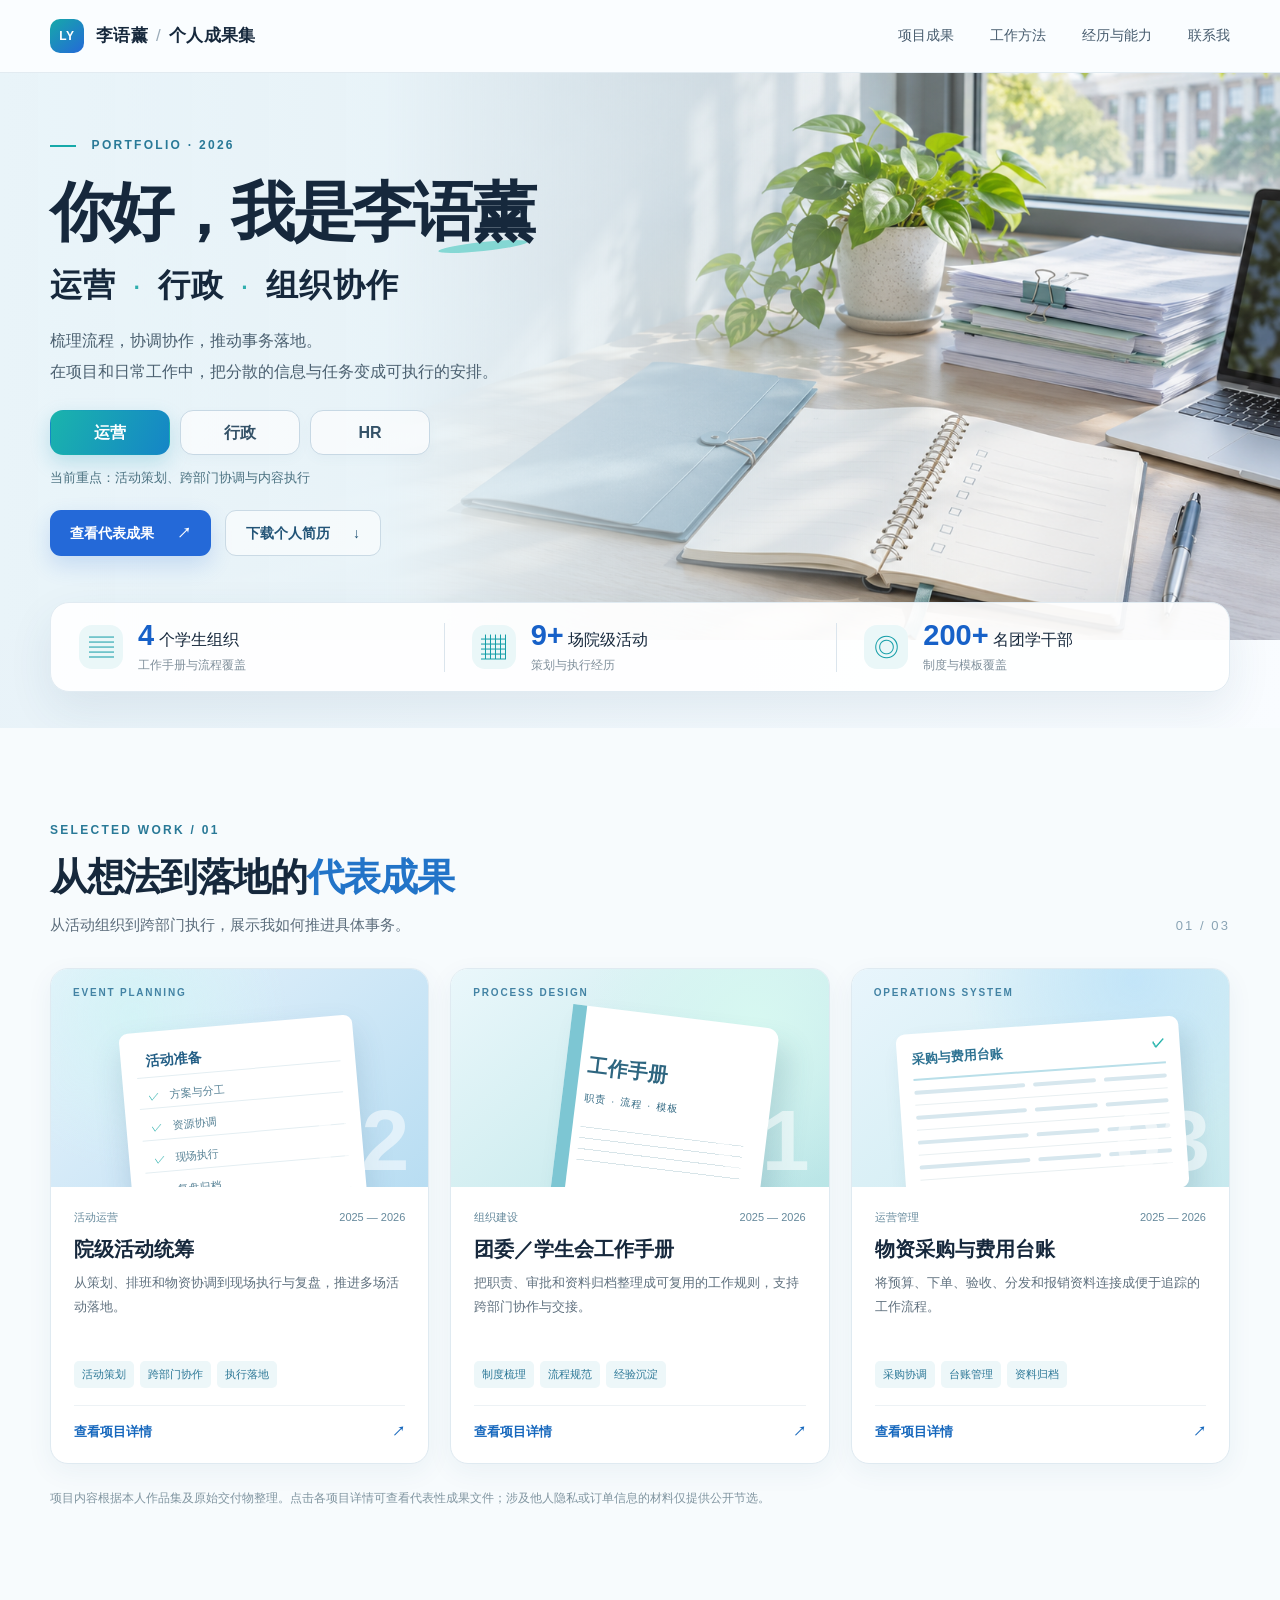
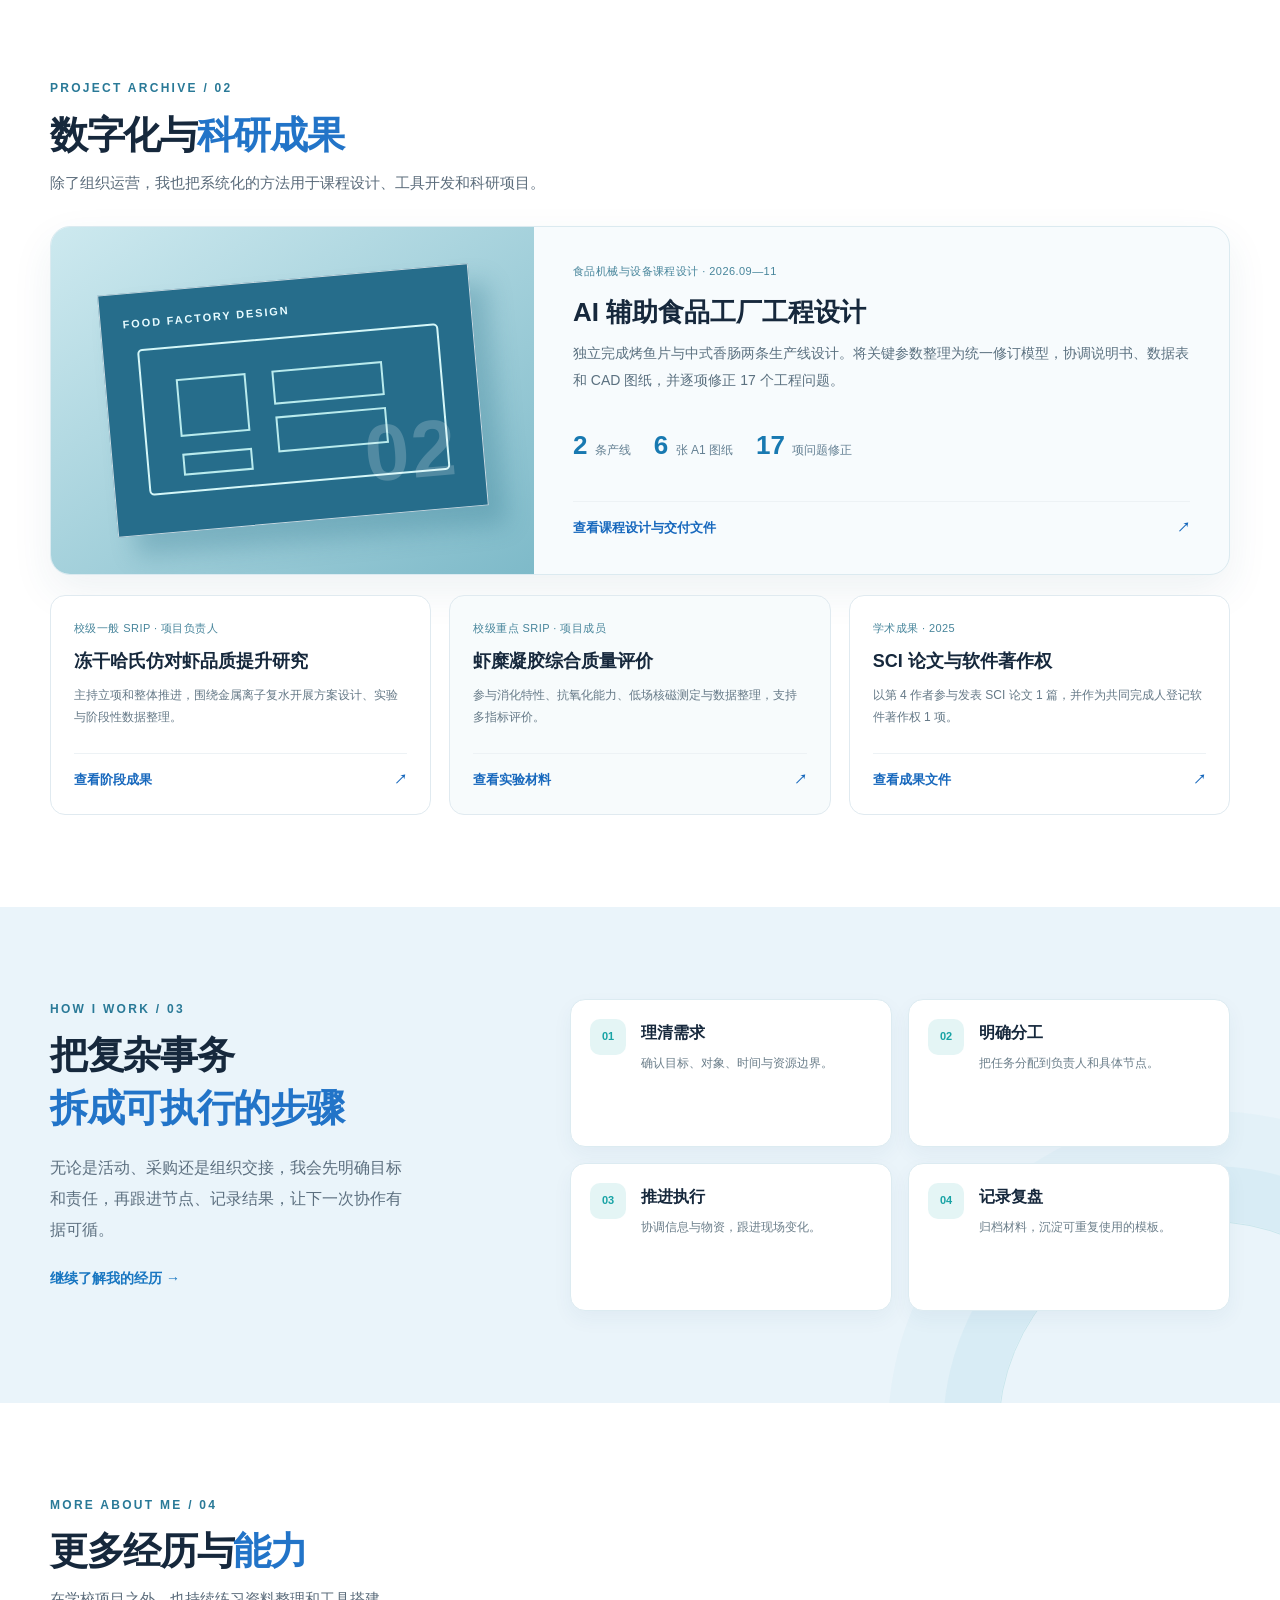
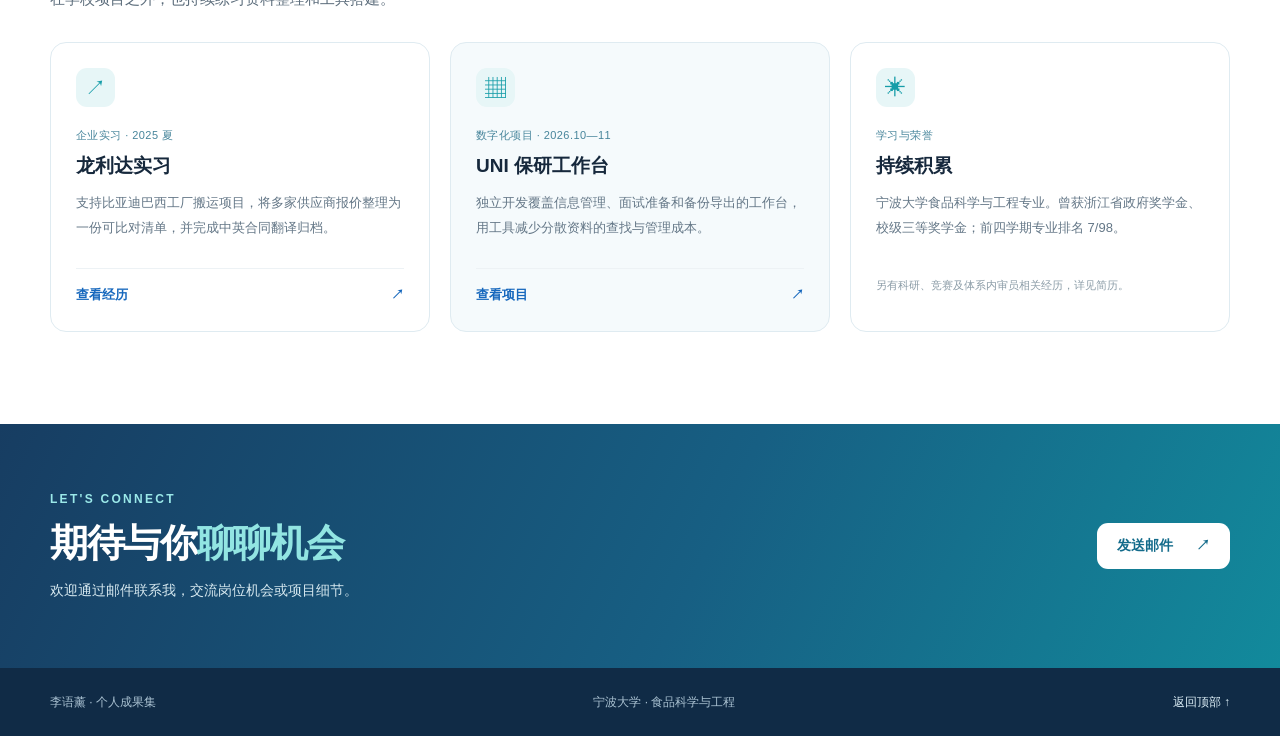
==== index.html @ 1ee79698 "Publish Li Yuxun portfolio site" ====
<!doctype html>
<html lang="zh-CN">
<head>
  <meta charset="utf-8">
  <meta name="viewport" content="width=device-width, initial-scale=1">
  <meta name="theme-color" content="#edf5f9">
  <meta name="description" content="李语薰的个人成果集，展示运营、行政与组织协作方向的项目成果、实习经历和工作方法。">
  <title>李语薰｜个人成果集</title>
  <link rel="stylesheet" href="styles.css">
  <script src="script.js" defer></script>
</head>
<body>
  <a class="skip-link" href="#main">跳到主要内容</a>
  <header class="site-header">
    <div class="shell header-inner">
      <a class="brand" href="#top" aria-label="李语薰个人成果集，返回顶部"><span class="brand-mark">LY</span><span>李语薰<span class="brand-divider">/</span>个人成果集</span></a>
      <nav class="main-nav" aria-label="主导航">
        <a href="#projects">项目成果</a><a href="#method">工作方法</a><a href="#experience">经历与能力</a><a href="#contact">联系我</a>
      </nav>
      <button class="menu-button" type="button" aria-label="打开导航菜单" aria-expanded="false" aria-controls="mobile-nav"><span></span><span></span><span></span></button>
    </div>
    <nav class="mobile-nav" id="mobile-nav" aria-label="移动端导航" hidden><a href="#projects">项目成果</a><a href="#method">工作方法</a><a href="#experience">经历与能力</a><a href="#contact">联系我</a></nav>
  </header>

  <main id="main">
    <section class="hero" id="top" aria-labelledby="hero-title">
      <div class="hero-image" role="img" aria-label="阳光下的工作台、笔记本与文件"></div>
      <div class="shell hero-inner">
        <div class="hero-copy">
          <p class="eyebrow"><span class="eyebrow-line"></span> PORTFOLIO · 2026</p>
          <h1 id="hero-title">你好，我是<span>李语薰</span><i class="title-accent" aria-hidden="true"></i></h1>
          <p class="hero-role">运营 <b>·</b> 行政 <b>·</b> 组织协作</p>
          <p class="hero-intro">梳理流程，协调协作，推动事务落地。<br>在项目和日常工作中，把分散的信息与任务变成可执行的安排。</p>
          <div class="role-picker" role="group" aria-label="选择投递方向">
            <button type="button" class="role-button active" data-role="ops" aria-pressed="true">运营</button>
            <button type="button" class="role-button" data-role="admin" aria-pressed="false">行政</button>
            <button type="button" class="role-button" data-role="hr" aria-pressed="false">HR</button>
          </div>
          <p class="role-note" id="role-note" aria-live="polite">当前重点：活动策划、跨部门协调与内容执行</p>
          <div class="hero-actions"><a class="button primary" href="#projects">查看代表成果 <span aria-hidden="true">↗</span></a><a class="button text-button" id="resume-link" href="assets/li-yuxun-resume.pdf" download="李语薰-宁波大学-个人简历.pdf">下载个人简历 <span aria-hidden="true">↓</span></a></div>
        </div>
      </div>
      <div class="shell metrics" aria-label="成果概览"><div><span class="metric-icon">▤</span><span><strong>4</strong> 个学生组织<small>工作手册与流程覆盖</small></span></div><div><span class="metric-icon">▦</span><span><strong>9+</strong> 场院级活动<small>策划与执行经历</small></span></div><div><span class="metric-icon">◎</span><span><strong>200+</strong> 名团学干部<small>制度与模板覆盖</small></span></div></div>
    </section>

    <section class="section projects-section" id="projects" aria-labelledby="projects-title">
      <div class="shell">
        <div class="section-head"><div><p class="section-kicker">SELECTED WORK / 01</p><h2 id="projects-title">从想法到落地的<span>代表成果</span></h2><p class="section-subtitle" id="project-intro">从活动组织到跨部门执行，展示我如何推进具体事务。</p></div><span class="section-deco" aria-hidden="true">01 / 03</span></div>
        <div class="project-grid" id="project-grid">
          <article class="project-card" data-project="events"><div class="card-art art-events"><div class="art-label">EVENT PLANNING</div><div class="schedule"><span>活动准备</span><span>方案与分工</span><span>资源协调</span><span>现场执行</span><span>复盘归档</span></div><span class="art-number">02</span></div><div class="card-body"><div class="card-meta"><span>活动运营</span><span>2025 — 2026</span></div><h3>院级活动统筹</h3><p>从策划、排班和物资协调到现场执行与复盘，推进多场活动落地。</p><div class="tags"><span>活动策划</span><span>跨部门协作</span><span>执行落地</span></div><button type="button" class="detail-button" data-open="events">查看项目详情 <span aria-hidden="true">↗</span></button></div></article>
          <article class="project-card" data-project="handbook"><div class="card-art art-handbook"><div class="art-label">PROCESS DESIGN</div><div class="book"><div class="book-rule"></div><span>工作手册</span><small>职责 · 流程 · 模板</small><div class="book-lines"></div></div><span class="art-number">01</span></div><div class="card-body"><div class="card-meta"><span>组织建设</span><span>2025 — 2026</span></div><h3>团委／学生会工作手册</h3><p>把职责、审批和资料归档整理成可复用的工作规则，支持跨部门协作与交接。</p><div class="tags"><span>制度梳理</span><span>流程规范</span><span>经验沉淀</span></div><button type="button" class="detail-button" data-open="handbook">查看项目详情 <span aria-hidden="true">↗</span></button></div></article>
          <article class="project-card" data-project="procurement"><div class="card-art art-procurement"><div class="art-label">OPERATIONS SYSTEM</div><div class="ledger"><div class="ledger-title">采购与费用台账 <span>✓</span></div><div class="ledger-row"><i></i><i></i><i></i></div><div class="ledger-row"><i></i><i></i><i></i></div><div class="ledger-row"><i></i><i></i><i></i></div><div class="ledger-row"><i></i><i></i><i></i></div></div><span class="art-number">03</span></div><div class="card-body"><div class="card-meta"><span>运营管理</span><span>2025 — 2026</span></div><h3>物资采购与费用台账</h3><p>将预算、下单、验收、分发和报销资料连接成便于追踪的工作流程。</p><div class="tags"><span>采购协调</span><span>台账管理</span><span>资料归档</span></div><button type="button" class="detail-button" data-open="procurement">查看项目详情 <span aria-hidden="true">↗</span></button></div></article>
        </div>
        <p class="evidence-note">项目内容根据本人作品集及原始交付物整理。点击各项目详情可查看代表性成果文件；涉及他人隐私或订单信息的材料仅提供公开节选。</p>
      </div>
    </section>

    <section class="section expanded-section" id="expanded" aria-labelledby="expanded-title"><div class="shell"><div class="section-head"><div><p class="section-kicker">PROJECT ARCHIVE / 02</p><h2 id="expanded-title">数字化与<span>科研成果</span></h2><p class="section-subtitle">除了组织运营，我也把系统化的方法用于课程设计、工具开发和科研项目。</p></div></div>
      <article class="engineering-feature"><div class="engineering-visual" aria-hidden="true"><div class="blueprint"><span>FOOD FACTORY DESIGN</span><i></i><i></i><i></i><i></i><b>02</b></div></div><div class="engineering-copy"><p class="experience-type">食品机械与设备课程设计 · 2026.09—11</p><h3>AI 辅助食品工厂工程设计</h3><p>独立完成烤鱼片与中式香肠两条生产线设计。将关键参数整理为统一修订模型，协调说明书、数据表和 CAD 图纸，并逐项修正 17 个工程问题。</p><div class="feature-stats"><span><strong>2</strong> 条产线</span><span><strong>6</strong> 张 A1 图纸</span><span><strong>17</strong> 项问题修正</span></div><button type="button" class="detail-button" data-open="engineering">查看课程设计与交付文件 <span aria-hidden="true">↗</span></button></div></article>
      <div class="research-grid"><article class="research-card"><p class="experience-type">校级一般 SRIP · 项目负责人</p><h3>冻干哈氏仿对虾品质提升研究</h3><p>主持立项和整体推进，围绕金属离子复水开展方案设计、实验与阶段性数据整理。</p><button type="button" class="detail-button" data-open="shrimp">查看阶段成果 <span aria-hidden="true">↗</span></button></article><article class="research-card"><p class="experience-type">校级重点 SRIP · 项目成员</p><h3>虾糜凝胶综合质量评价</h3><p>参与消化特性、抗氧化能力、低场核磁测定与数据整理，支持多指标评价。</p><button type="button" class="detail-button" data-open="gel">查看实验材料 <span aria-hidden="true">↗</span></button></article><article class="research-card"><p class="experience-type">学术成果 · 2025</p><h3>SCI 论文与软件著作权</h3><p>以第 4 作者参与发表 SCI 论文 1 篇，并作为共同完成人登记软件著作权 1 项。</p><button type="button" class="detail-button" data-open="academic">查看成果文件 <span aria-hidden="true">↗</span></button></article></div>
    </div></section>

    <section class="section method-section" id="method" aria-labelledby="method-title"><div class="shell method-layout"><div class="method-copy"><p class="section-kicker">HOW I WORK / 03</p><h2 id="method-title">把复杂事务<br><span>拆成可执行的步骤</span></h2><p>无论是活动、采购还是组织交接，我会先明确目标和责任，再跟进节点、记录结果，让下一次协作有据可循。</p><a class="inline-link" href="#experience">继续了解我的经历 <span aria-hidden="true">→</span></a></div><ol class="method-steps"><li><span class="step-num">01</span><div><h3>理清需求</h3><p>确认目标、对象、时间与资源边界。</p></div></li><li><span class="step-num">02</span><div><h3>明确分工</h3><p>把任务分配到负责人和具体节点。</p></div></li><li><span class="step-num">03</span><div><h3>推进执行</h3><p>协调信息与物资，跟进现场变化。</p></div></li><li><span class="step-num">04</span><div><h3>记录复盘</h3><p>归档材料，沉淀可重复使用的模板。</p></div></li></ol></div></section>

    <section class="section experience-section" id="experience" aria-labelledby="experience-title"><div class="shell"><div class="section-head"><div><p class="section-kicker">MORE ABOUT ME / 04</p><h2 id="experience-title">更多经历与<span>能力</span></h2><p class="section-subtitle">在学校项目之外，也持续练习资料整理和工具搭建。</p></div></div><div class="experience-grid"><article class="experience-card"><span class="experience-icon">↗</span><p class="experience-type">企业实习 · 2025 夏</p><h3>龙利达实习</h3><p>支持比亚迪巴西工厂搬运项目，将多家供应商报价整理为一份可比对清单，并完成中英合同翻译归档。</p><button type="button" class="detail-button" data-open="internship">查看经历 <span aria-hidden="true">↗</span></button></article><article class="experience-card"><span class="experience-icon">▦</span><p class="experience-type">数字化项目 · 2026.10—11</p><h3>UNI 保研工作台</h3><p>独立开发覆盖信息管理、面试准备和备份导出的工作台，用工具减少分散资料的查找与管理成本。</p><button type="button" class="detail-button" data-open="uni">查看项目 <span aria-hidden="true">↗</span></button></article><article class="experience-card credentials"><span class="experience-icon">✳</span><p class="experience-type">学习与荣誉</p><h3>持续积累</h3><p>宁波大学食品科学与工程专业。曾获浙江省政府奖学金、校级三等奖学金；前四学期专业排名 7/98。</p><p class="credential-foot">另有科研、竞赛及体系内审员相关经历，详见简历。</p></article></div></div></section>

    <section class="contact-section" id="contact" aria-labelledby="contact-title"><div class="shell contact-inner"><div><p class="section-kicker">LET'S CONNECT</p><h2 id="contact-title">期待与你<span>聊聊机会</span></h2><p>欢迎通过邮件联系我，交流岗位机会或项目细节。</p></div><a class="button contact-button" href="mailto:19560507382@163.com?subject=%E6%9D%8E%E8%AF%AD%E8%96%B0%20%E5%B2%97%E4%BD%8D%E6%B2%9F%E9%80%9A">发送邮件 <span aria-hidden="true">↗</span></a></div></section>
  </main>

  <footer class="site-footer"><div class="shell footer-inner"><span>李语薰 · 个人成果集</span><span>宁波大学 · 食品科学与工程</span><a href="#top">返回顶部 ↑</a></div></footer>

  <dialog id="project-dialog" class="project-dialog" aria-labelledby="dialog-title"><div class="dialog-top"><span id="dialog-category"></span><button id="dialog-close" type="button" aria-label="关闭详情">×</button></div><div class="dialog-content"><h2 id="dialog-title"></h2><p id="dialog-lead" class="dialog-lead"></p><section class="evidence-section"><h3>成果文件</h3><div id="dialog-files" class="file-list"></div></section><div class="dialog-columns"><section><h3>背景与任务</h3><p id="dialog-context"></p></section><section><h3>我承担的工作</h3><ul id="dialog-actions"></ul></section><section><h3>结果与佐证</h3><p id="dialog-result"></p></section></div><p class="dialog-caveat" id="dialog-caveat"></p></div></dialog>
</body>
</html>
---- styles.css ----
:root{--ink:#16283c;--muted:#5b6c7b;--blue:#2469d8;--teal:#16a9a9;--line:#dce8ef;--surface:#fff;--pale:#f0f7fb;--shadow:0 17px 45px rgba(38,80,113,.09)}
*{box-sizing:border-box}html{scroll-behavior:smooth}body{margin:0;background:#f7fbfd;color:var(--ink);font:16px/1.7 'Noto Sans SC','Microsoft YaHei',sans-serif}button,a{font:inherit}button{cursor:pointer}a{color:inherit;text-decoration:none}img{max-width:100%}::selection{background:#bce9e6;color:#122536}.shell{width:min(1180px,calc(100% - 48px));margin-inline:auto}.skip-link{position:absolute;top:-60px;left:16px;z-index:20;background:#fff;padding:8px 14px}.skip-link:focus{top:8px}:focus-visible{outline:3px solid #f3ad58;outline-offset:3px}
.site-header{position:relative;z-index:10;background:rgba(250,253,255,.92);border-bottom:1px solid #e2ebf1;backdrop-filter:blur(15px)}.header-inner{height:72px;display:flex;align-items:center;justify-content:space-between;gap:28px}.brand{display:inline-flex;align-items:center;gap:12px;white-space:nowrap;font-weight:700;font-size:17px;letter-spacing:.02em}.brand-mark{width:34px;height:34px;display:grid;place-items:center;border-radius:10px;background:linear-gradient(140deg,var(--teal),var(--blue));color:#fff;font:700 12px/1 Arial,sans-serif;letter-spacing:.05em}.brand-divider{color:#9bacb9;margin:0 8px;font-weight:400}.main-nav{display:flex;align-items:center;gap:36px}.main-nav a{font-size:14px;color:#475c6e;transition:color .2s}.main-nav a:hover,.inline-link:hover,.footer-inner a:hover{color:var(--blue)}.menu-button,.mobile-nav{display:none}
.hero{position:relative;isolation:isolate;overflow:hidden;background:linear-gradient(100deg,#e7f2f8,#f9fcff);padding:0 0 36px}.hero-image{position:absolute;inset:0 0 88px 0;z-index:-2;background-image:linear-gradient(90deg,#e9f4f9 0%,rgba(233,244,249,.98) 30%,rgba(233,244,249,.55) 50%,rgba(233,244,249,0) 75%),url('assets/hero-desk.png');background-size:cover;background-position:center}.hero-inner{min-height:520px;display:flex;align-items:center}.hero-copy{max-width:610px;padding:62px 0 82px}.eyebrow,.section-kicker{margin:0;color:#297997;font-size:12px;font-weight:700;letter-spacing:.19em}.eyebrow-line{display:inline-block;width:26px;height:2px;vertical-align:middle;margin-right:10px;background:var(--teal)}h1,h2,h3,p{margin-top:0}.hero h1{position:relative;display:inline-block;margin:18px 0 5px;font-size:clamp(46px,5vw,74px);line-height:1.22;letter-spacing:-.055em;font-weight:700}.hero h1 span{white-space:nowrap}.title-accent{position:absolute;height:9px;width:90px;right:6px;bottom:0;background:#68d2cb;opacity:.76;transform:rotate(-6deg);border-radius:50%;z-index:-1}.hero-role{font-size:clamp(23px,2.5vw,33px);font-weight:700;letter-spacing:.045em;margin:2px 0 12px}.hero-role b{color:#2faeae;font-weight:500;padding:0 5px}.hero-intro{font-size:16px;line-height:1.95;color:#4b6070;margin-bottom:23px}.role-picker{display:flex;gap:10px;max-width:434px}.role-button{border:1px solid #c7d8e4;background:rgba(255,255,255,.65);color:#345268;border-radius:13px;padding:8px 29px;min-width:120px;font-weight:700;box-shadow:0 4px 12px rgba(74,119,150,.04);transition:transform .2s,background .2s,box-shadow .2s}.role-button:hover{transform:translateY(-2px)}.role-button.active{background:linear-gradient(115deg,#1ab4ac,#1585c7);color:#fff;border-color:transparent;box-shadow:0 8px 20px rgba(25,151,181,.22)}.role-note{color:#4a7180;font-size:13px;min-height:23px;margin:12px 0 20px}.hero-actions{display:flex;align-items:center;gap:14px;flex-wrap:wrap}.button{display:inline-flex;align-items:center;justify-content:center;gap:23px;border-radius:11px;font-size:14px;font-weight:700;min-height:46px;padding:10px 20px;transition:transform .2s,box-shadow .2s}.button:hover{transform:translateY(-2px)}.primary{background:var(--blue);color:#fff;box-shadow:0 9px 22px rgba(36,105,216,.19)}.text-button{color:#225477;background:rgba(255,255,255,.58);border:1px solid #cadae5}.metrics{position:relative;display:grid;grid-template-columns:repeat(3,1fr);background:rgba(255,255,255,.93);border:1px solid #e1ebf2;border-radius:19px;box-shadow:var(--shadow);overflow:hidden;margin-top:-36px}.metrics>div{display:flex;align-items:center;gap:15px;padding:18px 28px;position:relative}.metrics>div+div:before{content:'';position:absolute;left:0;top:22%;height:56%;width:1px;background:#dbe5ed}.metric-icon{display:grid;place-items:center;width:44px;height:44px;flex:none;border-radius:13px;background:#eaf7f8;color:#129da7;font-size:25px;line-height:1}.metrics strong{color:#1761c8;font-size:29px;line-height:1}.metrics small{display:block;color:#80909c;font-size:12px;line-height:1.4;margin-top:3px}
.section{padding:92px 0}.section-head{display:flex;justify-content:space-between;align-items:end;gap:30px;margin-bottom:31px}.section h2,.contact-section h2{font-size:clamp(29px,3vw,42px);line-height:1.38;letter-spacing:-.035em;margin:9px 0}.section h2 span,.contact-section h2 span{color:#2274c8}.section-subtitle{color:var(--muted);margin:4px 0 0;font-size:15px}.section-deco{font-size:13px;letter-spacing:.16em;color:#89a3b4}.projects-section{background:#f7fbfd}.project-grid{display:grid;grid-template-columns:repeat(3,1fr);gap:21px}.project-card{background:#fff;border:1px solid #dfeaf1;border-radius:18px;overflow:hidden;box-shadow:0 8px 27px rgba(38,80,113,.06);display:flex;flex-direction:column;transition:transform .25s,box-shadow .25s}.project-card:hover{transform:translateY(-5px);box-shadow:0 20px 40px rgba(38,80,113,.12)}.card-art{height:218px;position:relative;overflow:hidden}.art-events{background:radial-gradient(circle at 22% 22%,#d4f3f6,transparent 45%),linear-gradient(140deg,#e8f3fc,#b8ddf2)}.art-handbook{background:radial-gradient(circle at 80% 25%,#d7f8f1,transparent 49%),linear-gradient(140deg,#eaf7fb,#b9e5e6)}.art-procurement{background:radial-gradient(circle at 75% 5%,#c3e5f8,transparent 49%),linear-gradient(140deg,#e8f5fc,#c7e9ee)}.art-label{position:absolute;left:22px;top:17px;color:#4383a4;font:700 10px/1.3 Arial,sans-serif;letter-spacing:.18em}.art-number{position:absolute;bottom:4px;right:19px;color:rgba(255,255,255,.54);font:700 86px/1 Arial,sans-serif}.schedule{position:absolute;left:20%;top:55px;width:62%;transform:rotate(-5deg);background:#fff;padding:15px;border-radius:9px;box-shadow:0 15px 30px rgba(44,96,134,.18);display:grid;gap:6px}.schedule span{font-size:11px;color:#578296;border-bottom:1px solid #e4eef2;padding:3px 10px}.schedule span:first-child{font-size:14px;font-weight:700;color:#245f86}.schedule span:not(:first-child):before{content:'✓';color:#1eaaa7;margin-right:10px}.book{position:absolute;left:29%;top:47px;width:55%;height:190px;background:#fff;border-radius:4px 12px 12px 4px;box-shadow:14px 16px 26px rgba(43,92,117,.17);transform:rotate(7deg);padding:42px 22px;color:#2e6680}.book-rule{position:absolute;left:0;top:0;bottom:0;width:14px;background:#7dc6d3}.book span{font-size:20px;font-weight:700}.book small{display:block;margin-top:7px;font-size:10px;letter-spacing:.16em}.book-lines{height:42px;margin-top:20px;background:repeating-linear-gradient(180deg,#d8e5e9,#d8e5e9 1px,transparent 1px,transparent 11px)}.ledger{position:absolute;left:13%;top:56px;width:75%;height:172px;background:#fff;box-shadow:10px 15px 25px rgba(43,92,117,.16);border-radius:9px;transform:rotate(-4deg);padding:15px}.ledger-title{font-size:13px;font-weight:700;color:#2d7292;border-bottom:2px solid #b9dfe9;padding-bottom:8px}.ledger-title span{float:right;color:#19afa7}.ledger-row{display:grid;grid-template-columns:1.4fr .8fr .8fr;gap:8px;padding:10px 0;border-bottom:1px solid #e8eff1}.ledger-row i{height:4px;background:#d7e7ee;border-radius:8px}.card-body{padding:21px 23px 20px;display:flex;flex-direction:column;flex:1}.card-meta{display:flex;justify-content:space-between;color:#65899c;font-size:11px;margin-bottom:8px}.card-body h3{font-size:20px;line-height:1.4;margin:0 0 8px}.card-body p{color:#60717f;font-size:13px;line-height:1.85;margin-bottom:18px;min-height:72px}.tags{display:flex;gap:6px;flex-wrap:wrap;margin-top:auto}.tags span{font-size:11px;color:#2d7897;background:#edf7f9;padding:4px 8px;border-radius:5px}.detail-button{border:0;border-top:1px solid #edf2f5;background:none;padding:15px 0 0;margin-top:17px;text-align:left;color:#1768bd;font-size:13px;font-weight:700;display:flex;align-items:center;justify-content:space-between}.detail-button:hover{color:#0e9ba7}.evidence-note{color:#8095a0;font-size:12px;margin:24px 0 0}
.method-section{background:#eaf4fa;position:relative;overflow:hidden}.method-section:after{content:'';position:absolute;width:420px;height:420px;right:-140px;bottom:-240px;border:1px solid #c9e6ed;border-radius:50%;box-shadow:0 0 0 55px rgba(195,227,238,.35),0 0 0 110px rgba(195,227,238,.18);pointer-events:none}.method-layout{display:grid;grid-template-columns:.8fr 1.2fr;gap:80px;position:relative;z-index:1}.method-copy>p:not(.section-kicker){color:#5c6f7f;max-width:365px;line-height:1.95;margin:18px 0}.inline-link{font-size:14px;font-weight:700;color:#1876c1}.method-steps{list-style:none;margin:0;padding:0;display:grid;grid-template-columns:1fr 1fr;gap:16px}.method-steps li{min-height:148px;background:#fff;border:1px solid #dcebf1;box-shadow:0 8px 20px rgba(42,88,113,.05);border-radius:15px;padding:19px 19px 17px;display:flex;gap:15px}.step-num{display:grid;place-items:center;flex:none;width:36px;height:36px;background:#e4f5f5;color:#18a3a5;border-radius:10px;font:700 11px/1 Arial,sans-serif}.method-steps h3{font-size:16px;margin:0 0 7px}.method-steps p{font-size:12px;color:#6b7e8a;margin:0}
.expanded-section{background:#fff;padding-top:78px}.engineering-feature{display:grid;grid-template-columns:.82fr 1.18fr;border-radius:20px;overflow:hidden;border:1px solid #dbeaf0;box-shadow:0 16px 40px rgba(40,84,112,.08);background:#f7fbfd}.engineering-visual{min-height:285px;background:linear-gradient(145deg,#cde9ef,#7ebac9);display:grid;place-items:center;padding:35px;overflow:hidden}.blueprint{position:relative;width:90%;height:88%;min-height:220px;border:1px solid rgba(255,255,255,.75);background:linear-gradient(90deg,transparent 98%,#ffffff22 98%),linear-gradient(transparent 98%,#ffffff22 98%),#266d8b;background-size:24px 24px;transform:rotate(-5deg);box-shadow:17px 20px 25px #1c698047;padding:22px;color:#e7fbff;font:700 11px/1.5 Arial,sans-serif;letter-spacing:.17em}.blueprint:before{content:'';position:absolute;inset:56px 34px 38px;border:2px solid #d5f7f8;border-radius:5px}.blueprint i{position:absolute;display:block;border:2px solid #b9ebed}.blueprint i:nth-of-type(1){left:19%;top:37%;width:19%;height:24%}.blueprint i:nth-of-type(2){left:45%;top:37%;width:30%;height:14%}.blueprint i:nth-of-type(3){left:45%;top:56%;width:30%;height:15%}.blueprint i:nth-of-type(4){left:19%;top:68%;width:19%;height:9%}.blueprint b{position:absolute;right:25px;bottom:0;font-size:80px;color:#ffffff33}.engineering-copy{padding:35px 39px;display:flex;flex-direction:column}.engineering-copy h3{font-size:26px;line-height:1.4;margin:8px 0 10px}.engineering-copy>p:not(.experience-type){color:#5b7180;font-size:14px;line-height:1.9}.feature-stats{display:flex;gap:23px;flex-wrap:wrap;padding:16px 0;margin-top:auto}.feature-stats span{font-size:12px;color:#648093}.feature-stats strong{color:#1879b1;font-size:26px;margin-right:4px}.research-grid{display:grid;grid-template-columns:repeat(3,1fr);gap:18px;margin-top:20px}.research-card{border:1px solid #e0eaf0;border-radius:15px;background:#fff;padding:23px;min-height:220px;display:flex;flex-direction:column}.research-card:nth-child(2){background:#f7fbfc}.research-card h3{font-size:18px;line-height:1.5;margin:6px 0 9px}.research-card p:not(.experience-type){color:#657987;font-size:12px;line-height:1.85}.research-card .detail-button{margin-top:auto}
.experience-section{background:#fff}.experience-grid{display:grid;grid-template-columns:repeat(3,1fr);gap:20px}.experience-card{border:1px solid #dfebf1;border-radius:16px;padding:25px;background:#fff;min-height:290px;display:flex;flex-direction:column}.experience-card:nth-child(2){background:#f5fafc}.experience-icon{width:39px;height:39px;display:grid;place-items:center;background:#e7f6f7;color:#169da8;border-radius:11px;font-size:21px;margin-bottom:19px}.experience-type{font-size:11px;color:#47859b;letter-spacing:.04em;margin:0 0 5px}.experience-card h3{font-size:19px;margin:0 0 9px}.experience-card>p:not(.experience-type){font-size:13px;color:#647787;line-height:1.9}.experience-card .detail-button{margin-top:auto}.credential-foot{margin-top:auto;color:#8b9ca7!important;font-size:11px!important}.contact-section{background:linear-gradient(115deg,#173d62,#175f83 55%,#128a9c);color:#fff;padding:65px 0}.contact-inner{display:flex;align-items:center;justify-content:space-between;gap:30px}.contact-section .section-kicker{color:#9be9e9}.contact-section h2{margin:6px 0}.contact-section h2 span{color:#92e5e2}.contact-section p:last-child{color:#d7e9f0;margin:10px 0 0;font-size:14px}.contact-button{background:#fff;color:#136b8b;white-space:nowrap}.site-footer{background:#102b46;color:#aac2d2;padding:24px 0}.footer-inner{display:flex;justify-content:space-between;gap:15px;font-size:12px}.footer-inner a{color:#dceef6}
.project-dialog{width:min(740px,calc(100% - 30px));max-height:min(82vh,820px);border:0;border-radius:20px;padding:0;box-shadow:0 25px 80px rgba(5,30,57,.32);color:var(--ink)}.project-dialog::backdrop{background:rgba(16,42,63,.64);backdrop-filter:blur(3px)}.dialog-top{display:flex;align-items:center;justify-content:space-between;padding:14px 25px;border-bottom:1px solid #e3edf2;color:#3a8399;font-size:12px;font-weight:700;letter-spacing:.08em}.dialog-top button{border:0;background:#eef5f8;color:#3e677b;width:30px;height:30px;border-radius:50%;font-size:22px;line-height:1}.dialog-content{padding:27px 31px 34px}.dialog-content h2{font-size:28px;margin:0 0 7px}.dialog-lead{color:#577183;margin-bottom:21px}.dialog-columns{display:grid;gap:15px}.dialog-columns section{padding:16px 18px;background:#f5fafc;border-radius:11px}.dialog-columns h3{font-size:13px;color:#157e9c;margin:0 0 6px}.dialog-columns p,.dialog-columns li{font-size:13px;line-height:1.85;color:#4d6575;margin:0}.dialog-columns ul{padding-left:18px;margin:0}.dialog-caveat{margin:16px 0 0;color:#7c909e;font-size:11px}
.file-list{display:grid;grid-template-columns:repeat(2,minmax(0,1fr));gap:8px}.file-link{display:flex;align-items:center;justify-content:space-between;gap:10px;background:#fff;border:1px solid #dbe9ef;border-radius:8px;padding:10px 12px;color:#196b9d;font-size:12px;font-weight:700;line-height:1.5}.file-link:hover{background:#e8f5fa;border-color:#a7d7e7}.file-link small{font-size:10px;color:#7b929e;white-space:nowrap}.file-link span{overflow-wrap:anywhere}
.dialog-content>.evidence-section{background:#eef7fa;border:1px solid #d6eaf0;border-radius:12px;padding:15px 18px;margin-bottom:16px}.dialog-content>.evidence-section h3{font-size:13px;color:#157e9c;margin:0 0 10px}
@media(max-width:900px){.main-nav{gap:18px}.main-nav a{font-size:12px}.hero-image{background-position:60% center}.hero-copy{max-width:550px}.project-grid{grid-template-columns:repeat(2,1fr)}.project-card:last-child{grid-column:span 2}.project-card:last-child .card-art{height:180px}.method-layout{gap:35px}.metrics>div{padding:15px}.metrics small{font-size:11px}}
@media(max-width:680px){.shell{width:min(100% - 34px,500px)}.header-inner{height:62px}.brand{font-size:14px}.brand-mark{width:30px;height:30px}.main-nav{display:none}.menu-button{display:flex;flex-direction:column;justify-content:center;gap:5px;width:38px;height:38px;border:0;background:none;padding:8px}.menu-button span{height:2px;background:#2b586f;border-radius:2px;width:100%}.mobile-nav:not([hidden]){display:grid;gap:0;background:#fff;padding:8px 17px 17px;border-bottom:1px solid var(--line)}.mobile-nav a{padding:10px 0;font-size:14px}.hero{padding-bottom:22px}.hero-image{inset:0 0 48% 0;background-image:linear-gradient(180deg,rgba(232,244,250,.57),#eaf4f9 95%),url('assets/hero-desk.png');background-position:62% center}.hero-inner{min-height:auto}.hero-copy{padding:64px 0 58px}.hero h1{font-size:46px}.hero-role{font-size:23px}.hero-intro{font-size:14px}.role-picker{gap:7px}.role-button{min-width:0;flex:1;padding:8px 6px;font-size:13px}.metrics{margin-top:-24px;grid-template-columns:1fr;box-shadow:0 11px 27px rgba(38,80,113,.08)}.metrics>div{padding:12px 18px}.metrics>div+div:before{top:0;left:18px;right:18px;width:auto;height:1px}.metric-icon{width:35px;height:35px;font-size:19px}.metrics strong{font-size:24px}.metrics small{display:inline;margin-left:6px}.section{padding:66px 0}.section-head{align-items:start}.section-deco{display:none}.section h2,.contact-section h2{font-size:29px}.section-subtitle{font-size:13px}.project-grid{grid-template-columns:1fr}.project-card:last-child{grid-column:auto}.project-card:last-child .card-art,.card-art{height:192px}.card-body p{min-height:0}.engineering-feature{grid-template-columns:1fr}.engineering-visual{min-height:210px}.engineering-copy{padding:25px}.engineering-copy h3{font-size:23px}.research-grid{grid-template-columns:1fr}.research-card{min-height:0}.method-layout{grid-template-columns:1fr;gap:27px}.method-steps{gap:10px}.method-steps li{min-height:150px;padding:14px 11px;gap:10px}.step-num{width:29px;height:29px;font-size:10px}.method-steps h3{font-size:14px}.method-steps p{font-size:11px}.experience-grid{grid-template-columns:1fr}.experience-card{min-height:0}.contact-inner{display:block}.contact-button{margin-top:22px}.footer-inner{flex-wrap:wrap}.footer-inner span:nth-child(2){display:none}.dialog-content{padding:22px 19px 26px}.dialog-content h2{font-size:23px}.file-list{grid-template-columns:1fr}}
@media(max-width:360px){.hero h1{font-size:40px}.hero-role{font-size:20px}.hero-actions{gap:8px}.button{font-size:12px;padding:9px 12px;gap:8px}.method-steps{grid-template-columns:1fr}.method-steps li{min-height:0}}
@media(prefers-reduced-motion:reduce){html{scroll-behavior:auto}*,*:before,*:after{animation-duration:.01ms!important;transition-duration:.01ms!important}}
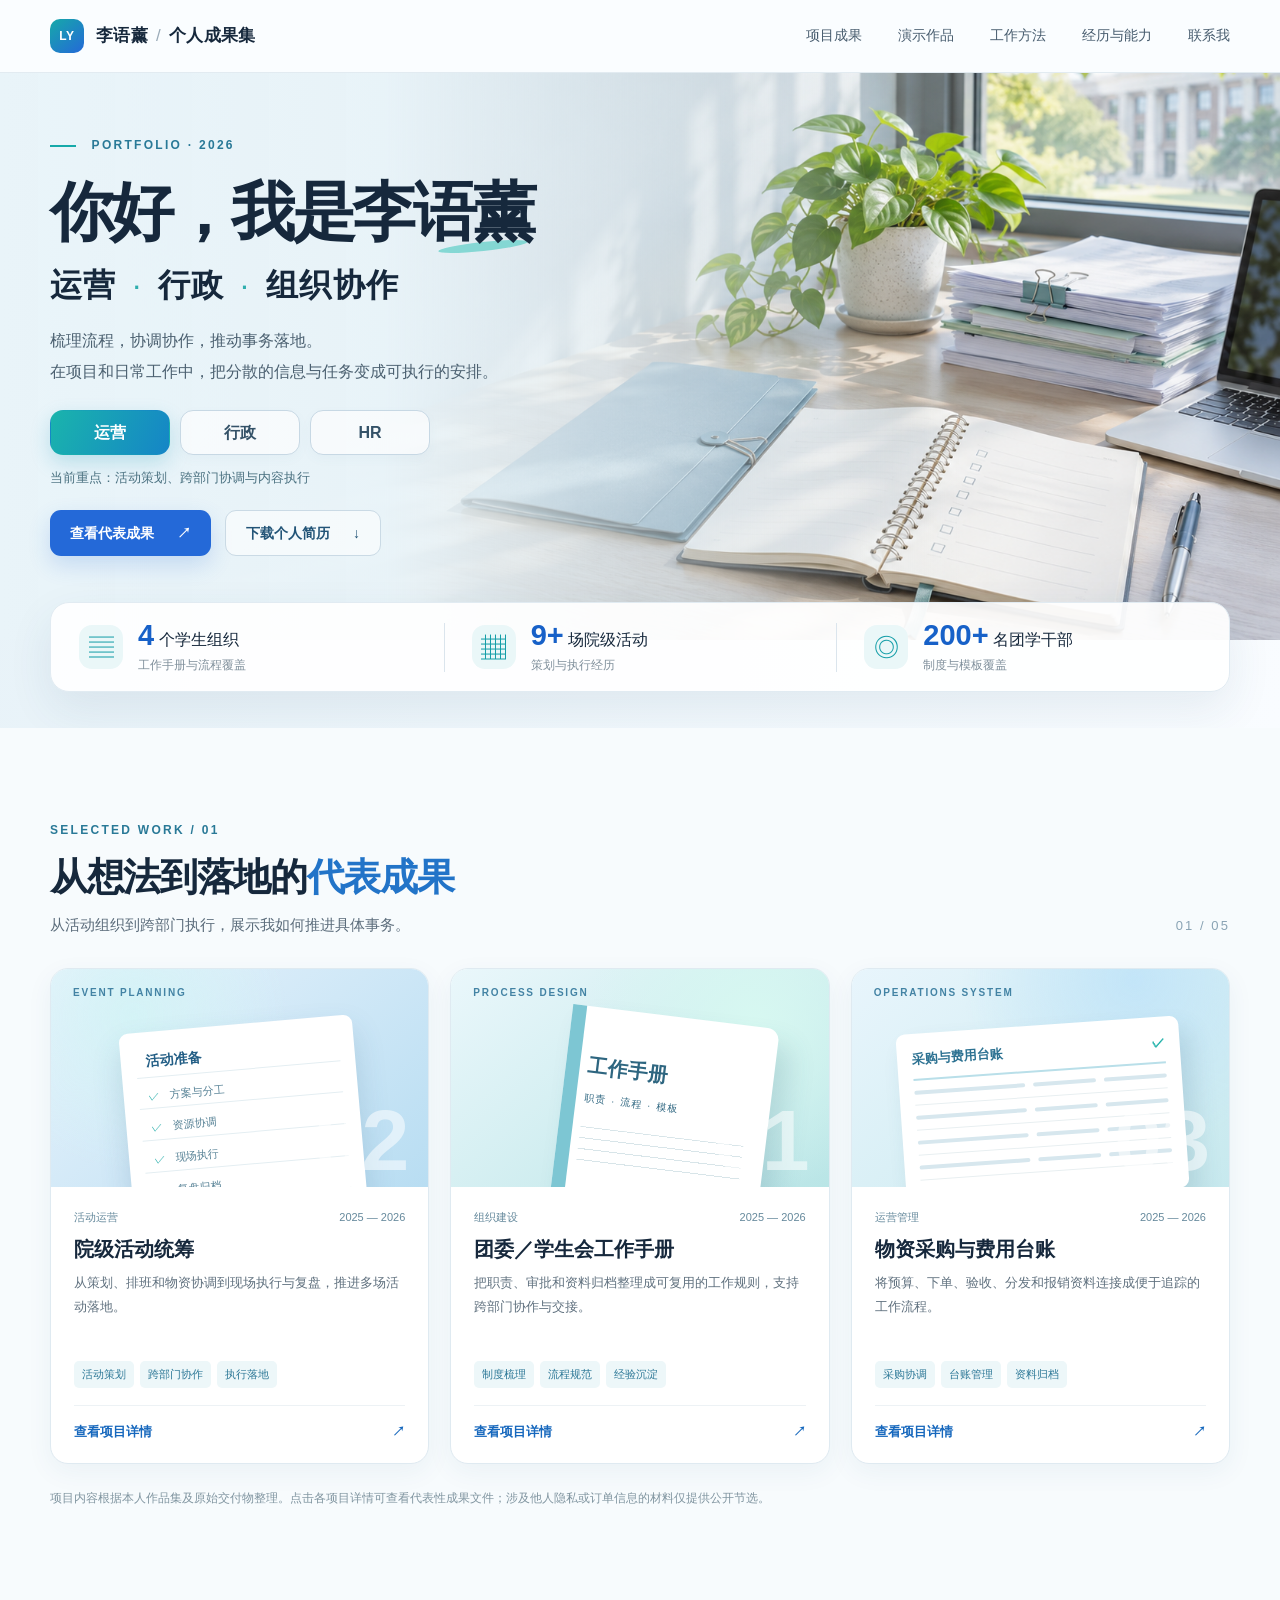
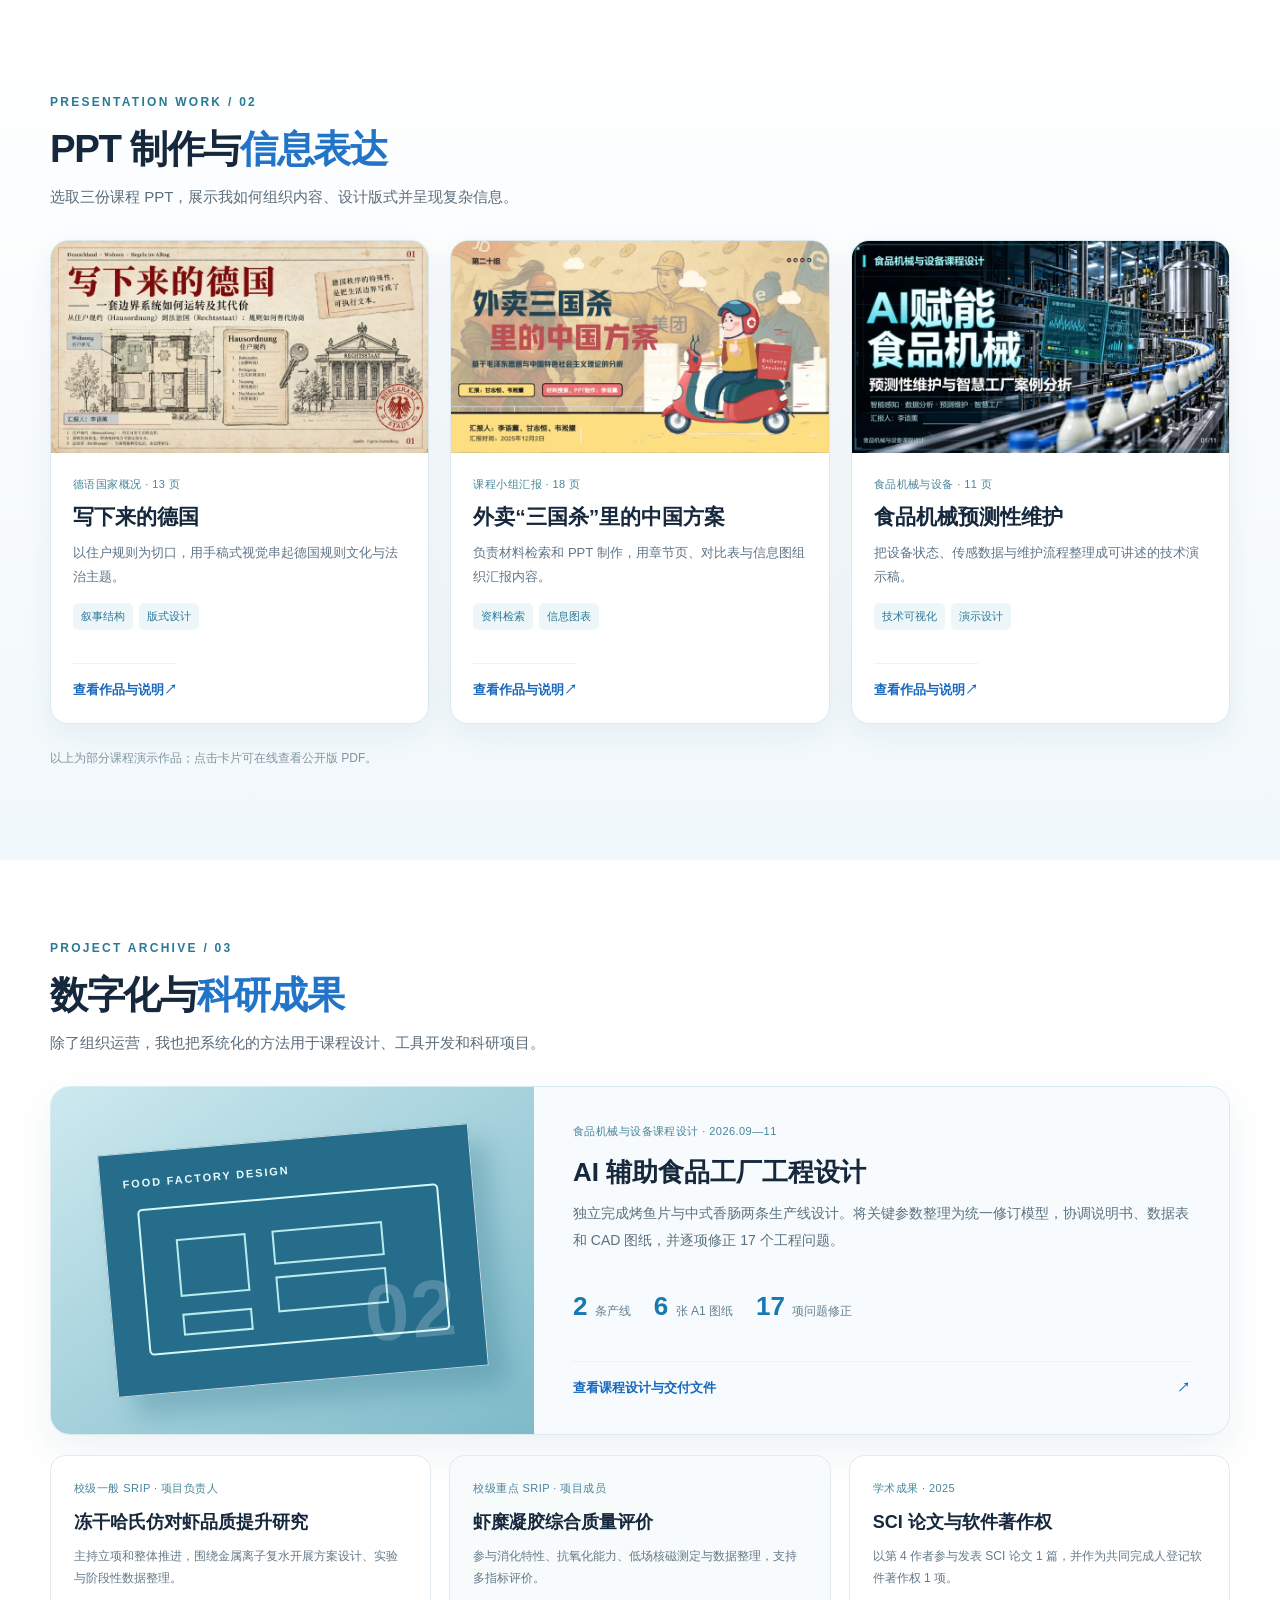
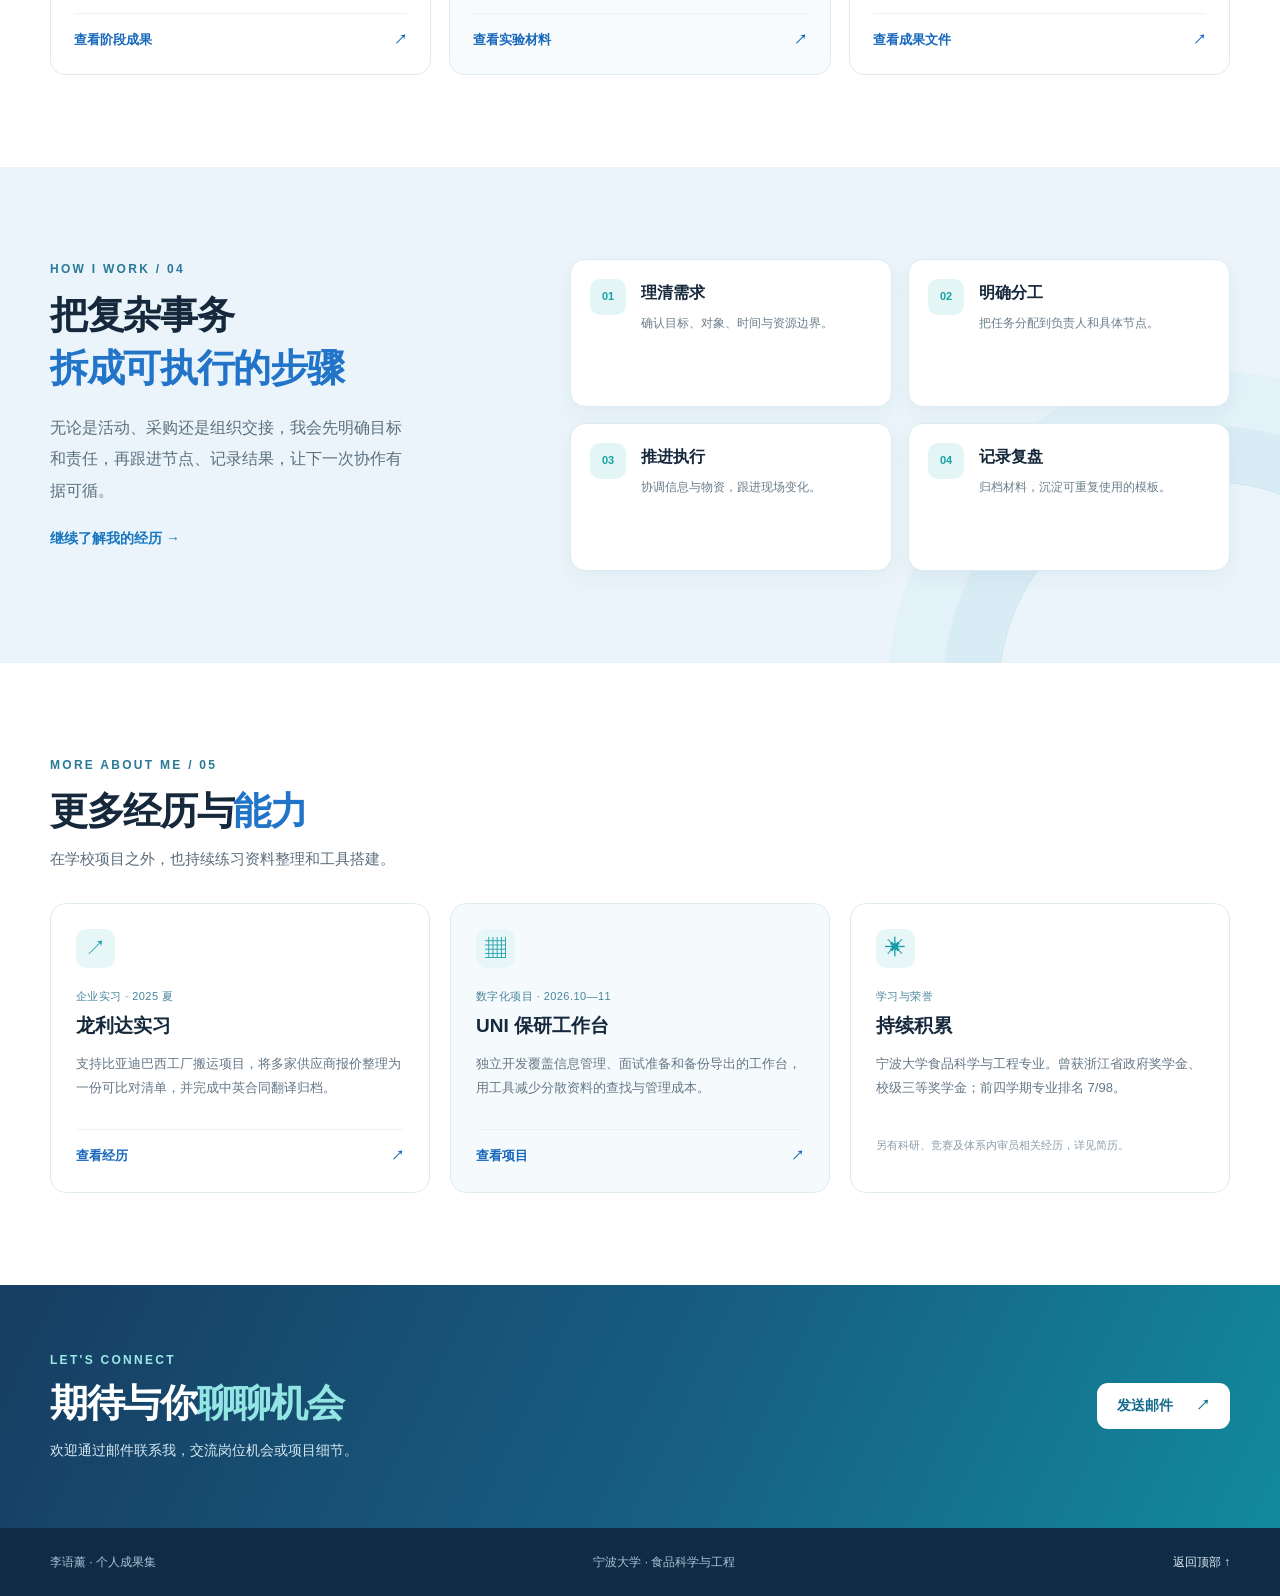
==== commit 6fa560c7: "Showcase three course presentations" ====
--- a/index.html
+++ b/index.html
@@ -15,11 +15,11 @@
     <div class="shell header-inner">
       <a class="brand" href="#top" aria-label="李语薰个人成果集，返回顶部"><span class="brand-mark">LY</span><span>李语薰<span class="brand-divider">/</span>个人成果集</span></a>
       <nav class="main-nav" aria-label="主导航">
-        <a href="#projects">项目成果</a><a href="#method">工作方法</a><a href="#experience">经历与能力</a><a href="#contact">联系我</a>
+        <a href="#projects">项目成果</a><a href="#presentations">演示作品</a><a href="#method">工作方法</a><a href="#experience">经历与能力</a><a href="#contact">联系我</a>
       </nav>
       <button class="menu-button" type="button" aria-label="打开导航菜单" aria-expanded="false" aria-controls="mobile-nav"><span></span><span></span><span></span></button>
     </div>
-    <nav class="mobile-nav" id="mobile-nav" aria-label="移动端导航" hidden><a href="#projects">项目成果</a><a href="#method">工作方法</a><a href="#experience">经历与能力</a><a href="#contact">联系我</a></nav>
+    <nav class="mobile-nav" id="mobile-nav" aria-label="移动端导航" hidden><a href="#projects">项目成果</a><a href="#presentations">演示作品</a><a href="#method">工作方法</a><a href="#experience">经历与能力</a><a href="#contact">联系我</a></nav>
   </header>
 
   <main id="main">
@@ -45,7 +45,7 @@
 
     <section class="section projects-section" id="projects" aria-labelledby="projects-title">
       <div class="shell">
-        <div class="section-head"><div><p class="section-kicker">SELECTED WORK / 01</p><h2 id="projects-title">从想法到落地的<span>代表成果</span></h2><p class="section-subtitle" id="project-intro">从活动组织到跨部门执行，展示我如何推进具体事务。</p></div><span class="section-deco" aria-hidden="true">01 / 03</span></div>
+        <div class="section-head"><div><p class="section-kicker">SELECTED WORK / 01</p><h2 id="projects-title">从想法到落地的<span>代表成果</span></h2><p class="section-subtitle" id="project-intro">从活动组织到跨部门执行，展示我如何推进具体事务。</p></div><span class="section-deco" aria-hidden="true">01 / 05</span></div>
         <div class="project-grid" id="project-grid">
           <article class="project-card" data-project="events"><div class="card-art art-events"><div class="art-label">EVENT PLANNING</div><div class="schedule"><span>活动准备</span><span>方案与分工</span><span>资源协调</span><span>现场执行</span><span>复盘归档</span></div><span class="art-number">02</span></div><div class="card-body"><div class="card-meta"><span>活动运营</span><span>2025 — 2026</span></div><h3>院级活动统筹</h3><p>从策划、排班和物资协调到现场执行与复盘，推进多场活动落地。</p><div class="tags"><span>活动策划</span><span>跨部门协作</span><span>执行落地</span></div><button type="button" class="detail-button" data-open="events">查看项目详情 <span aria-hidden="true">↗</span></button></div></article>
           <article class="project-card" data-project="handbook"><div class="card-art art-handbook"><div class="art-label">PROCESS DESIGN</div><div class="book"><div class="book-rule"></div><span>工作手册</span><small>职责 · 流程 · 模板</small><div class="book-lines"></div></div><span class="art-number">01</span></div><div class="card-body"><div class="card-meta"><span>组织建设</span><span>2025 — 2026</span></div><h3>团委／学生会工作手册</h3><p>把职责、审批和资料归档整理成可复用的工作规则，支持跨部门协作与交接。</p><div class="tags"><span>制度梳理</span><span>流程规范</span><span>经验沉淀</span></div><button type="button" class="detail-button" data-open="handbook">查看项目详情 <span aria-hidden="true">↗</span></button></div></article>
@@ -55,14 +55,26 @@
       </div>
     </section>
 
-    <section class="section expanded-section" id="expanded" aria-labelledby="expanded-title"><div class="shell"><div class="section-head"><div><p class="section-kicker">PROJECT ARCHIVE / 02</p><h2 id="expanded-title">数字化与<span>科研成果</span></h2><p class="section-subtitle">除了组织运营，我也把系统化的方法用于课程设计、工具开发和科研项目。</p></div></div>
+    <section class="section presentations-section" id="presentations" aria-labelledby="presentations-title">
+      <div class="shell">
+        <div class="section-head"><div><p class="section-kicker">PRESENTATION WORK / 02</p><h2 id="presentations-title">PPT 制作与<span>信息表达</span></h2><p class="section-subtitle">选取三份课程 PPT，展示我如何组织内容、设计版式并呈现复杂信息。</p></div></div>
+        <div class="presentation-grid">
+          <article class="presentation-card"><img src="assets/presentations/germany-cover.webp" alt="《写下来的德国》演示稿封面，采用手稿与历史档案视觉" loading="lazy"><div class="presentation-body"><p class="experience-type">德语国家概况 · 13 页</p><h3>写下来的德国</h3><p>以住户规则为切口，用手稿式视觉串起德国规则文化与法治主题。</p><div class="tags"><span>叙事结构</span><span>版式设计</span></div><button type="button" class="detail-button" data-open="slidesGermany">查看作品与说明 <span aria-hidden="true">↗</span></button></div></article>
+          <article class="presentation-card"><img src="assets/presentations/takeout-cover.webp" alt="《外卖三国杀里的中国方案》课程汇报封面，采用插画和章节式布局" loading="lazy"><div class="presentation-body"><p class="experience-type">课程小组汇报 · 18 页</p><h3>外卖“三国杀”里的中国方案</h3><p>负责材料检索和 PPT 制作，用章节页、对比表与信息图组织汇报内容。</p><div class="tags"><span>资料检索</span><span>信息图表</span></div><button type="button" class="detail-button" data-open="slidesTakeout">查看作品与说明 <span aria-hidden="true">↗</span></button></div></article>
+          <article class="presentation-card"><img src="assets/presentations/maintenance-cover.webp" alt="《食品机械预测性维护》演示稿封面，采用深色工业科技视觉" loading="lazy"><div class="presentation-body"><p class="experience-type">食品机械与设备 · 11 页</p><h3>食品机械预测性维护</h3><p>把设备状态、传感数据与维护流程整理成可讲述的技术演示稿。</p><div class="tags"><span>技术可视化</span><span>演示设计</span></div><button type="button" class="detail-button" data-open="slidesMaintenance">查看作品与说明 <span aria-hidden="true">↗</span></button></div></article>
+        </div>
+        <p class="evidence-note">以上为部分课程演示作品；点击卡片可在线查看公开版 PDF。</p>
+      </div>
+    </section>
+
+    <section class="section expanded-section" id="expanded" aria-labelledby="expanded-title"><div class="shell"><div class="section-head"><div><p class="section-kicker">PROJECT ARCHIVE / 03</p><h2 id="expanded-title">数字化与<span>科研成果</span></h2><p class="section-subtitle">除了组织运营，我也把系统化的方法用于课程设计、工具开发和科研项目。</p></div></div>
       <article class="engineering-feature"><div class="engineering-visual" aria-hidden="true"><div class="blueprint"><span>FOOD FACTORY DESIGN</span><i></i><i></i><i></i><i></i><b>02</b></div></div><div class="engineering-copy"><p class="experience-type">食品机械与设备课程设计 · 2026.09—11</p><h3>AI 辅助食品工厂工程设计</h3><p>独立完成烤鱼片与中式香肠两条生产线设计。将关键参数整理为统一修订模型，协调说明书、数据表和 CAD 图纸，并逐项修正 17 个工程问题。</p><div class="feature-stats"><span><strong>2</strong> 条产线</span><span><strong>6</strong> 张 A1 图纸</span><span><strong>17</strong> 项问题修正</span></div><button type="button" class="detail-button" data-open="engineering">查看课程设计与交付文件 <span aria-hidden="true">↗</span></button></div></article>
       <div class="research-grid"><article class="research-card"><p class="experience-type">校级一般 SRIP · 项目负责人</p><h3>冻干哈氏仿对虾品质提升研究</h3><p>主持立项和整体推进，围绕金属离子复水开展方案设计、实验与阶段性数据整理。</p><button type="button" class="detail-button" data-open="shrimp">查看阶段成果 <span aria-hidden="true">↗</span></button></article><article class="research-card"><p class="experience-type">校级重点 SRIP · 项目成员</p><h3>虾糜凝胶综合质量评价</h3><p>参与消化特性、抗氧化能力、低场核磁测定与数据整理，支持多指标评价。</p><button type="button" class="detail-button" data-open="gel">查看实验材料 <span aria-hidden="true">↗</span></button></article><article class="research-card"><p class="experience-type">学术成果 · 2025</p><h3>SCI 论文与软件著作权</h3><p>以第 4 作者参与发表 SCI 论文 1 篇，并作为共同完成人登记软件著作权 1 项。</p><button type="button" class="detail-button" data-open="academic">查看成果文件 <span aria-hidden="true">↗</span></button></article></div>
     </div></section>
 
-    <section class="section method-section" id="method" aria-labelledby="method-title"><div class="shell method-layout"><div class="method-copy"><p class="section-kicker">HOW I WORK / 03</p><h2 id="method-title">把复杂事务<br><span>拆成可执行的步骤</span></h2><p>无论是活动、采购还是组织交接，我会先明确目标和责任，再跟进节点、记录结果，让下一次协作有据可循。</p><a class="inline-link" href="#experience">继续了解我的经历 <span aria-hidden="true">→</span></a></div><ol class="method-steps"><li><span class="step-num">01</span><div><h3>理清需求</h3><p>确认目标、对象、时间与资源边界。</p></div></li><li><span class="step-num">02</span><div><h3>明确分工</h3><p>把任务分配到负责人和具体节点。</p></div></li><li><span class="step-num">03</span><div><h3>推进执行</h3><p>协调信息与物资，跟进现场变化。</p></div></li><li><span class="step-num">04</span><div><h3>记录复盘</h3><p>归档材料，沉淀可重复使用的模板。</p></div></li></ol></div></section>
+    <section class="section method-section" id="method" aria-labelledby="method-title"><div class="shell method-layout"><div class="method-copy"><p class="section-kicker">HOW I WORK / 04</p><h2 id="method-title">把复杂事务<br><span>拆成可执行的步骤</span></h2><p>无论是活动、采购还是组织交接，我会先明确目标和责任，再跟进节点、记录结果，让下一次协作有据可循。</p><a class="inline-link" href="#experience">继续了解我的经历 <span aria-hidden="true">→</span></a></div><ol class="method-steps"><li><span class="step-num">01</span><div><h3>理清需求</h3><p>确认目标、对象、时间与资源边界。</p></div></li><li><span class="step-num">02</span><div><h3>明确分工</h3><p>把任务分配到负责人和具体节点。</p></div></li><li><span class="step-num">03</span><div><h3>推进执行</h3><p>协调信息与物资，跟进现场变化。</p></div></li><li><span class="step-num">04</span><div><h3>记录复盘</h3><p>归档材料，沉淀可重复使用的模板。</p></div></li></ol></div></section>
 
-    <section class="section experience-section" id="experience" aria-labelledby="experience-title"><div class="shell"><div class="section-head"><div><p class="section-kicker">MORE ABOUT ME / 04</p><h2 id="experience-title">更多经历与<span>能力</span></h2><p class="section-subtitle">在学校项目之外，也持续练习资料整理和工具搭建。</p></div></div><div class="experience-grid"><article class="experience-card"><span class="experience-icon">↗</span><p class="experience-type">企业实习 · 2025 夏</p><h3>龙利达实习</h3><p>支持比亚迪巴西工厂搬运项目，将多家供应商报价整理为一份可比对清单，并完成中英合同翻译归档。</p><button type="button" class="detail-button" data-open="internship">查看经历 <span aria-hidden="true">↗</span></button></article><article class="experience-card"><span class="experience-icon">▦</span><p class="experience-type">数字化项目 · 2026.10—11</p><h3>UNI 保研工作台</h3><p>独立开发覆盖信息管理、面试准备和备份导出的工作台，用工具减少分散资料的查找与管理成本。</p><button type="button" class="detail-button" data-open="uni">查看项目 <span aria-hidden="true">↗</span></button></article><article class="experience-card credentials"><span class="experience-icon">✳</span><p class="experience-type">学习与荣誉</p><h3>持续积累</h3><p>宁波大学食品科学与工程专业。曾获浙江省政府奖学金、校级三等奖学金；前四学期专业排名 7/98。</p><p class="credential-foot">另有科研、竞赛及体系内审员相关经历，详见简历。</p></article></div></div></section>
+    <section class="section experience-section" id="experience" aria-labelledby="experience-title"><div class="shell"><div class="section-head"><div><p class="section-kicker">MORE ABOUT ME / 05</p><h2 id="experience-title">更多经历与<span>能力</span></h2><p class="section-subtitle">在学校项目之外，也持续练习资料整理和工具搭建。</p></div></div><div class="experience-grid"><article class="experience-card"><span class="experience-icon">↗</span><p class="experience-type">企业实习 · 2025 夏</p><h3>龙利达实习</h3><p>支持比亚迪巴西工厂搬运项目，将多家供应商报价整理为一份可比对清单，并完成中英合同翻译归档。</p><button type="button" class="detail-button" data-open="internship">查看经历 <span aria-hidden="true">↗</span></button></article><article class="experience-card"><span class="experience-icon">▦</span><p class="experience-type">数字化项目 · 2026.10—11</p><h3>UNI 保研工作台</h3><p>独立开发覆盖信息管理、面试准备和备份导出的工作台，用工具减少分散资料的查找与管理成本。</p><button type="button" class="detail-button" data-open="uni">查看项目 <span aria-hidden="true">↗</span></button></article><article class="experience-card credentials"><span class="experience-icon">✳</span><p class="experience-type">学习与荣誉</p><h3>持续积累</h3><p>宁波大学食品科学与工程专业。曾获浙江省政府奖学金、校级三等奖学金；前四学期专业排名 7/98。</p><p class="credential-foot">另有科研、竞赛及体系内审员相关经历，详见简历。</p></article></div></div></section>
 
     <section class="contact-section" id="contact" aria-labelledby="contact-title"><div class="shell contact-inner"><div><p class="section-kicker">LET'S CONNECT</p><h2 id="contact-title">期待与你<span>聊聊机会</span></h2><p>欢迎通过邮件联系我，交流岗位机会或项目细节。</p></div><a class="button contact-button" href="mailto:19560507382@163.com?subject=%E6%9D%8E%E8%AF%AD%E8%96%B0%20%E5%B2%97%E4%BD%8D%E6%B2%9F%E9%80%9A">发送邮件 <span aria-hidden="true">↗</span></a></div></section>
   </main>
--- a/styles.css
+++ b/styles.css
@@ -13,3 +13,17 @@
 @media(max-width:680px){.shell{width:min(100% - 34px,500px)}.header-inner{height:62px}.brand{font-size:14px}.brand-mark{width:30px;height:30px}.main-nav{display:none}.menu-button{display:flex;flex-direction:column;justify-content:center;gap:5px;width:38px;height:38px;border:0;background:none;padding:8px}.menu-button span{height:2px;background:#2b586f;border-radius:2px;width:100%}.mobile-nav:not([hidden]){display:grid;gap:0;background:#fff;padding:8px 17px 17px;border-bottom:1px solid var(--line)}.mobile-nav a{padding:10px 0;font-size:14px}.hero{padding-bottom:22px}.hero-image{inset:0 0 48% 0;background-image:linear-gradient(180deg,rgba(232,244,250,.57),#eaf4f9 95%),url('assets/hero-desk.png');background-position:62% center}.hero-inner{min-height:auto}.hero-copy{padding:64px 0 58px}.hero h1{font-size:46px}.hero-role{font-size:23px}.hero-intro{font-size:14px}.role-picker{gap:7px}.role-button{min-width:0;flex:1;padding:8px 6px;font-size:13px}.metrics{margin-top:-24px;grid-template-columns:1fr;box-shadow:0 11px 27px rgba(38,80,113,.08)}.metrics>div{padding:12px 18px}.metrics>div+div:before{top:0;left:18px;right:18px;width:auto;height:1px}.metric-icon{width:35px;height:35px;font-size:19px}.metrics strong{font-size:24px}.metrics small{display:inline;margin-left:6px}.section{padding:66px 0}.section-head{align-items:start}.section-deco{display:none}.section h2,.contact-section h2{font-size:29px}.section-subtitle{font-size:13px}.project-grid{grid-template-columns:1fr}.project-card:last-child{grid-column:auto}.project-card:last-child .card-art,.card-art{height:192px}.card-body p{min-height:0}.engineering-feature{grid-template-columns:1fr}.engineering-visual{min-height:210px}.engineering-copy{padding:25px}.engineering-copy h3{font-size:23px}.research-grid{grid-template-columns:1fr}.research-card{min-height:0}.method-layout{grid-template-columns:1fr;gap:27px}.method-steps{gap:10px}.method-steps li{min-height:150px;padding:14px 11px;gap:10px}.step-num{width:29px;height:29px;font-size:10px}.method-steps h3{font-size:14px}.method-steps p{font-size:11px}.experience-grid{grid-template-columns:1fr}.experience-card{min-height:0}.contact-inner{display:block}.contact-button{margin-top:22px}.footer-inner{flex-wrap:wrap}.footer-inner span:nth-child(2){display:none}.dialog-content{padding:22px 19px 26px}.dialog-content h2{font-size:23px}.file-list{grid-template-columns:1fr}}
 @media(max-width:360px){.hero h1{font-size:40px}.hero-role{font-size:20px}.hero-actions{gap:8px}.button{font-size:12px;padding:9px 12px;gap:8px}.method-steps{grid-template-columns:1fr}.method-steps li{min-height:0}}
 @media(prefers-reduced-motion:reduce){html{scroll-behavior:auto}*,*:before,*:after{animation-duration:.01ms!important;transition-duration:.01ms!important}}
+
+.presentations-section{background:linear-gradient(180deg,#fff 0%,#f1f8fb 100%)}
+.presentation-grid{display:grid;grid-template-columns:repeat(3,minmax(0,1fr));gap:21px}
+.presentation-card{display:flex;flex-direction:column;overflow:hidden;border:1px solid #dce9f0;border-radius:18px;background:#fff;box-shadow:0 10px 30px rgba(38,80,113,.07);transition:transform .25s,box-shadow .25s}
+.presentation-card:hover{transform:translateY(-4px);box-shadow:0 19px 38px rgba(38,80,113,.12)}
+.presentation-card img{display:block;width:100%;aspect-ratio:16/9;object-fit:cover;background:#e7f0f5}
+.presentation-body{display:flex;flex:1;flex-direction:column;padding:22px}
+.presentation-body .experience-type{margin-bottom:8px}
+.presentation-body h3{font-size:21px;line-height:1.45;margin:0 0 9px}
+.presentation-body>p:not(.experience-type){font-size:13px;line-height:1.8;color:#607586;margin-bottom:15px}
+.presentation-body .tags{margin-top:auto;margin-bottom:16px}
+.presentation-body .detail-button{align-self:flex-start}
+@media(max-width:900px){.main-nav{gap:14px}.presentation-grid{grid-template-columns:repeat(2,minmax(0,1fr))}}
+@media(max-width:680px){.presentation-grid{grid-template-columns:1fr}.presentation-body{padding:19px}.presentation-body h3{font-size:20px}}
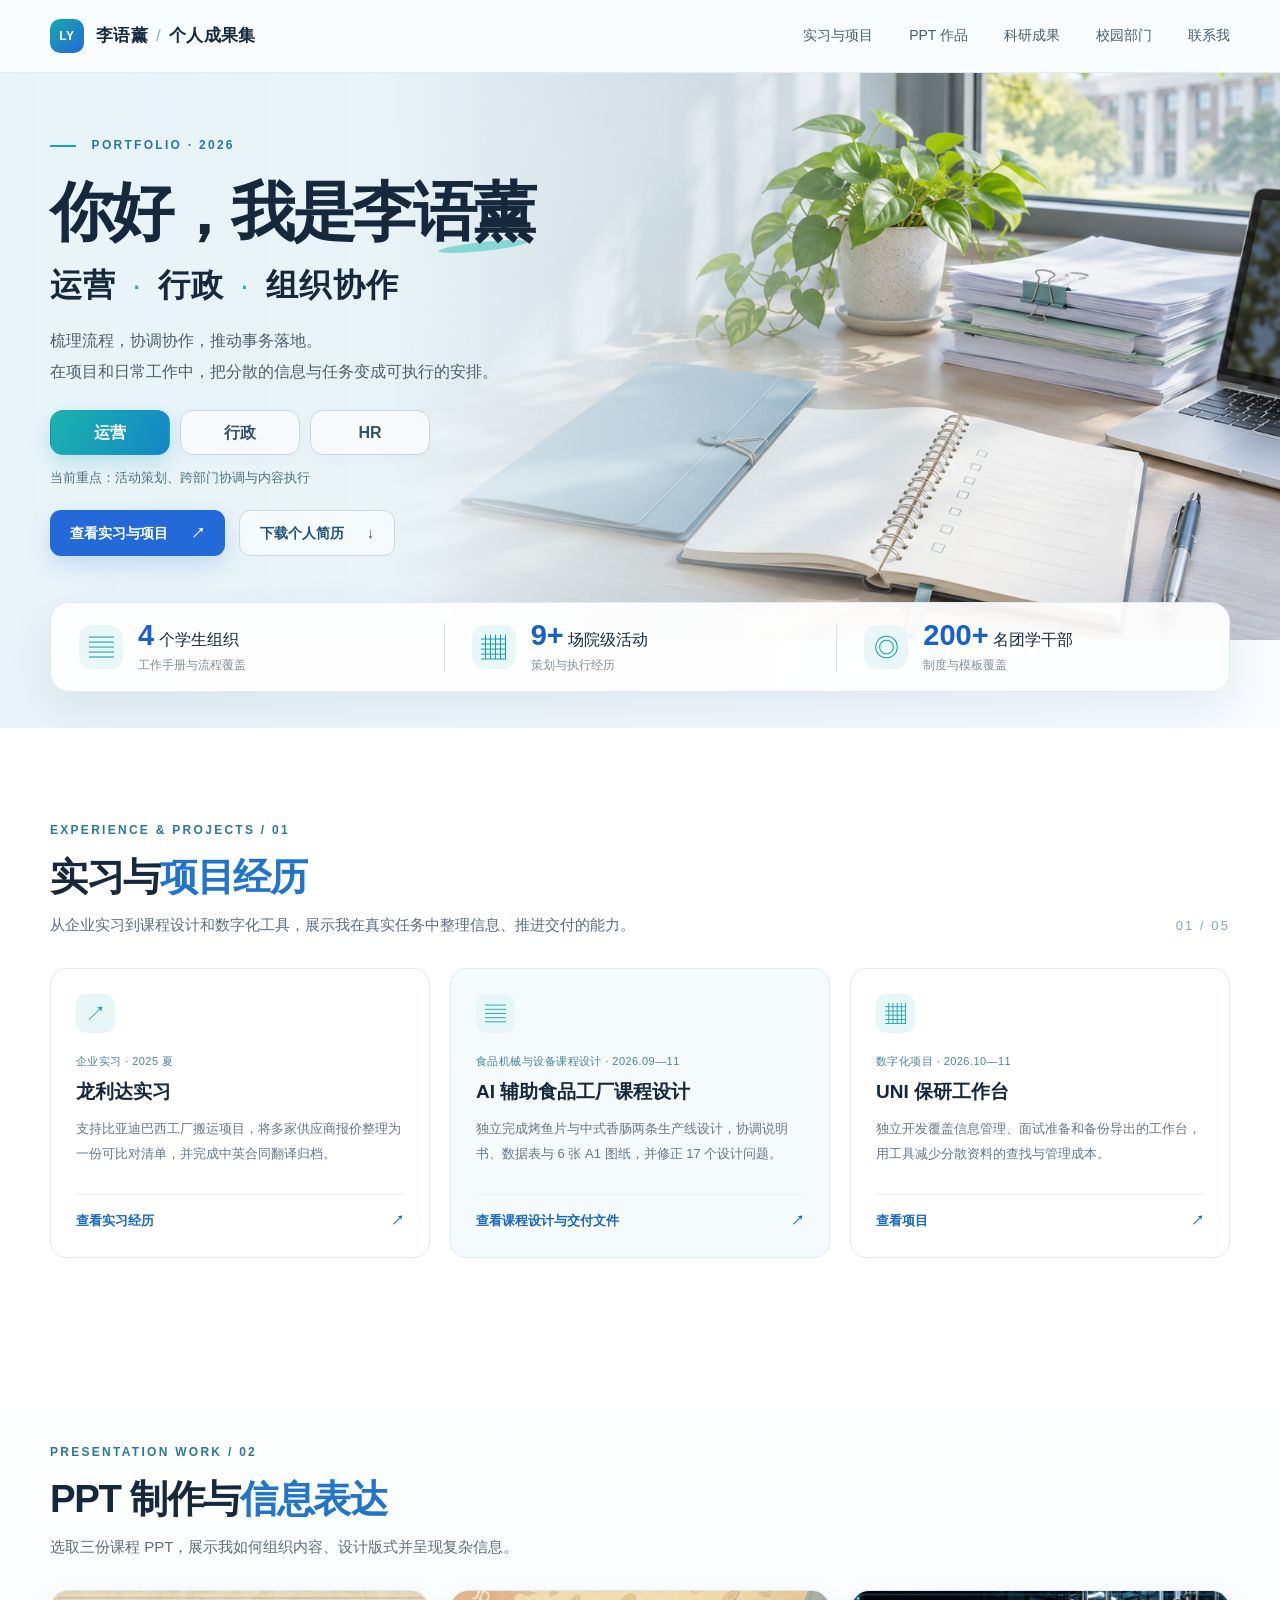
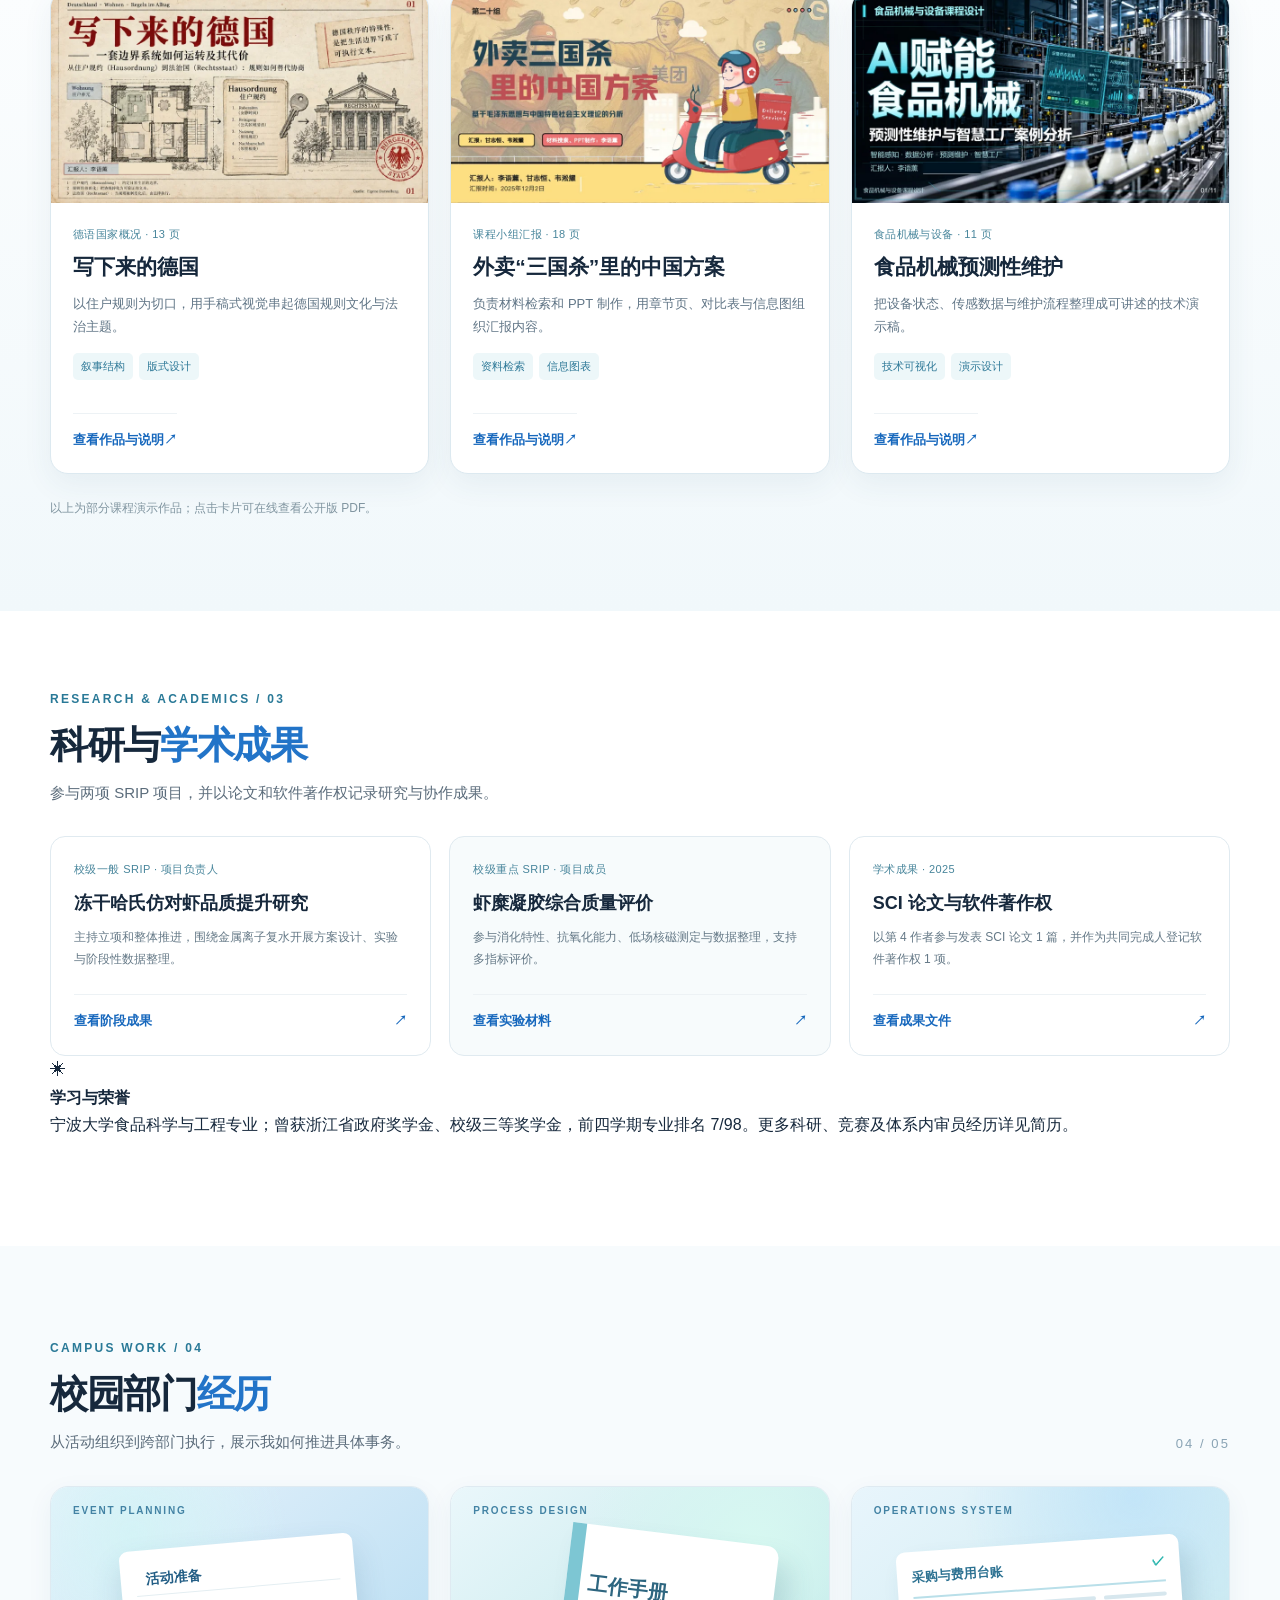
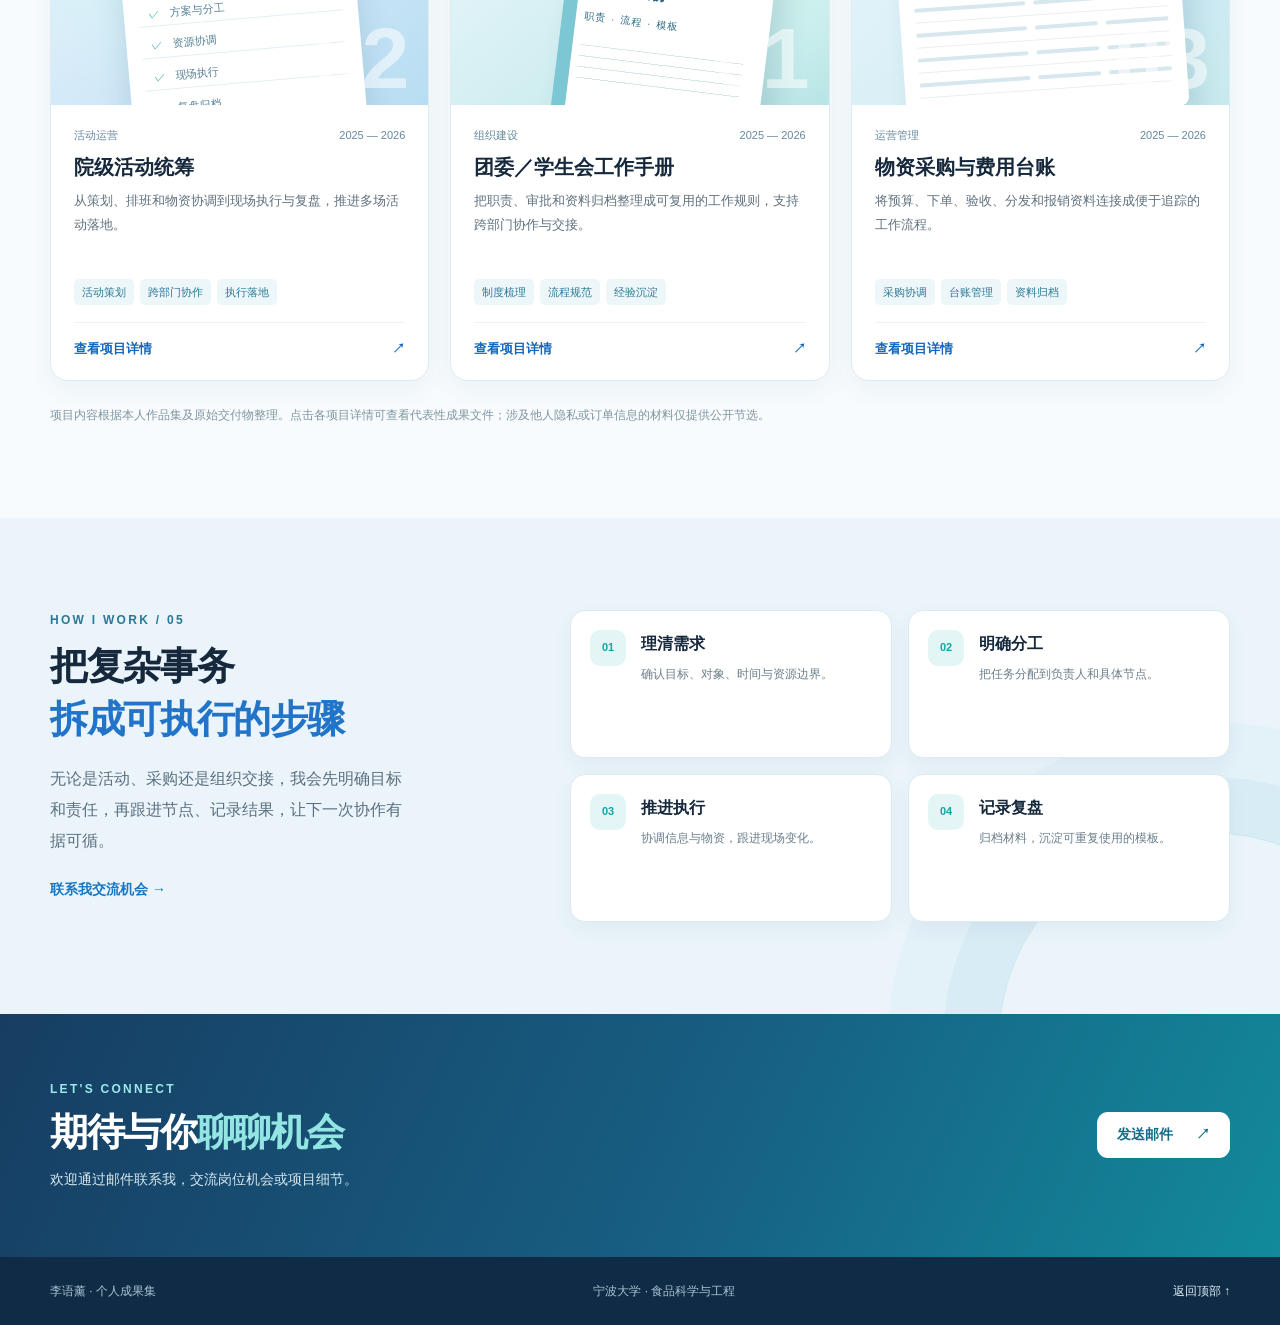
==== commit 3e196f90: "Lead portfolio with internship and project experience" ====
--- a/index.html
+++ b/index.html
@@ -15,11 +15,11 @@
     <div class="shell header-inner">
       <a class="brand" href="#top" aria-label="李语薰个人成果集，返回顶部"><span class="brand-mark">LY</span><span>李语薰<span class="brand-divider">/</span>个人成果集</span></a>
       <nav class="main-nav" aria-label="主导航">
-        <a href="#projects">项目成果</a><a href="#presentations">演示作品</a><a href="#method">工作方法</a><a href="#experience">经历与能力</a><a href="#contact">联系我</a>
+        <a href="#experience">实习与项目</a><a href="#presentations">PPT 作品</a><a href="#research">科研成果</a><a href="#projects">校园部门</a><a href="#contact">联系我</a>
       </nav>
       <button class="menu-button" type="button" aria-label="打开导航菜单" aria-expanded="false" aria-controls="mobile-nav"><span></span><span></span><span></span></button>
     </div>
-    <nav class="mobile-nav" id="mobile-nav" aria-label="移动端导航" hidden><a href="#projects">项目成果</a><a href="#presentations">演示作品</a><a href="#method">工作方法</a><a href="#experience">经历与能力</a><a href="#contact">联系我</a></nav>
+    <nav class="mobile-nav" id="mobile-nav" aria-label="移动端导航" hidden><a href="#experience">实习与项目</a><a href="#presentations">PPT 作品</a><a href="#research">科研成果</a><a href="#projects">校园部门</a><a href="#contact">联系我</a></nav>
   </header>
 
   <main id="main">
@@ -37,24 +37,22 @@
             <button type="button" class="role-button" data-role="hr" aria-pressed="false">HR</button>
           </div>
           <p class="role-note" id="role-note" aria-live="polite">当前重点：活动策划、跨部门协调与内容执行</p>
-          <div class="hero-actions"><a class="button primary" href="#projects">查看代表成果 <span aria-hidden="true">↗</span></a><a class="button text-button" id="resume-link" href="assets/li-yuxun-resume.pdf" download="李语薰-宁波大学-个人简历.pdf">下载个人简历 <span aria-hidden="true">↓</span></a></div>
+          <div class="hero-actions"><a class="button primary" href="#experience">查看实习与项目 <span aria-hidden="true">↗</span></a><a class="button text-button" id="resume-link" href="assets/li-yuxun-resume.pdf" download="李语薰-宁波大学-个人简历.pdf">下载个人简历 <span aria-hidden="true">↓</span></a></div>
         </div>
       </div>
       <div class="shell metrics" aria-label="成果概览"><div><span class="metric-icon">▤</span><span><strong>4</strong> 个学生组织<small>工作手册与流程覆盖</small></span></div><div><span class="metric-icon">▦</span><span><strong>9+</strong> 场院级活动<small>策划与执行经历</small></span></div><div><span class="metric-icon">◎</span><span><strong>200+</strong> 名团学干部<small>制度与模板覆盖</small></span></div></div>
     </section>
 
-    <section class="section projects-section" id="projects" aria-labelledby="projects-title">
+    <section class="section experience-section" id="experience" aria-labelledby="experience-title">
       <div class="shell">
-        <div class="section-head"><div><p class="section-kicker">SELECTED WORK / 01</p><h2 id="projects-title">从想法到落地的<span>代表成果</span></h2><p class="section-subtitle" id="project-intro">从活动组织到跨部门执行，展示我如何推进具体事务。</p></div><span class="section-deco" aria-hidden="true">01 / 05</span></div>
-        <div class="project-grid" id="project-grid">
-          <article class="project-card" data-project="events"><div class="card-art art-events"><div class="art-label">EVENT PLANNING</div><div class="schedule"><span>活动准备</span><span>方案与分工</span><span>资源协调</span><span>现场执行</span><span>复盘归档</span></div><span class="art-number">02</span></div><div class="card-body"><div class="card-meta"><span>活动运营</span><span>2025 — 2026</span></div><h3>院级活动统筹</h3><p>从策划、排班和物资协调到现场执行与复盘，推进多场活动落地。</p><div class="tags"><span>活动策划</span><span>跨部门协作</span><span>执行落地</span></div><button type="button" class="detail-button" data-open="events">查看项目详情 <span aria-hidden="true">↗</span></button></div></article>
-          <article class="project-card" data-project="handbook"><div class="card-art art-handbook"><div class="art-label">PROCESS DESIGN</div><div class="book"><div class="book-rule"></div><span>工作手册</span><small>职责 · 流程 · 模板</small><div class="book-lines"></div></div><span class="art-number">01</span></div><div class="card-body"><div class="card-meta"><span>组织建设</span><span>2025 — 2026</span></div><h3>团委／学生会工作手册</h3><p>把职责、审批和资料归档整理成可复用的工作规则，支持跨部门协作与交接。</p><div class="tags"><span>制度梳理</span><span>流程规范</span><span>经验沉淀</span></div><button type="button" class="detail-button" data-open="handbook">查看项目详情 <span aria-hidden="true">↗</span></button></div></article>
-          <article class="project-card" data-project="procurement"><div class="card-art art-procurement"><div class="art-label">OPERATIONS SYSTEM</div><div class="ledger"><div class="ledger-title">采购与费用台账 <span>✓</span></div><div class="ledger-row"><i></i><i></i><i></i></div><div class="ledger-row"><i></i><i></i><i></i></div><div class="ledger-row"><i></i><i></i><i></i></div><div class="ledger-row"><i></i><i></i><i></i></div></div><span class="art-number">03</span></div><div class="card-body"><div class="card-meta"><span>运营管理</span><span>2025 — 2026</span></div><h3>物资采购与费用台账</h3><p>将预算、下单、验收、分发和报销资料连接成便于追踪的工作流程。</p><div class="tags"><span>采购协调</span><span>台账管理</span><span>资料归档</span></div><button type="button" class="detail-button" data-open="procurement">查看项目详情 <span aria-hidden="true">↗</span></button></div></article>
+        <div class="section-head"><div><p class="section-kicker">EXPERIENCE & PROJECTS / 01</p><h2 id="experience-title">实习与<span>项目经历</span></h2><p class="section-subtitle">从企业实习到课程设计和数字化工具，展示我在真实任务中整理信息、推进交付的能力。</p></div><span class="section-deco" aria-hidden="true">01 / 05</span></div>
+        <div class="experience-grid">
+          <article class="experience-card"><span class="experience-icon">↗</span><p class="experience-type">企业实习 · 2025 夏</p><h3>龙利达实习</h3><p>支持比亚迪巴西工厂搬运项目，将多家供应商报价整理为一份可比对清单，并完成中英合同翻译归档。</p><button type="button" class="detail-button" data-open="internship">查看实习经历 <span aria-hidden="true">↗</span></button></article>
+          <article class="experience-card"><span class="experience-icon">▤</span><p class="experience-type">食品机械与设备课程设计 · 2026.09—11</p><h3>AI 辅助食品工厂课程设计</h3><p>独立完成烤鱼片与中式香肠两条生产线设计，协调说明书、数据表与 6 张 A1 图纸，并修正 17 个设计问题。</p><button type="button" class="detail-button" data-open="engineering">查看课程设计与交付文件 <span aria-hidden="true">↗</span></button></article>
+          <article class="experience-card"><span class="experience-icon">▦</span><p class="experience-type">数字化项目 · 2026.10—11</p><h3>UNI 保研工作台</h3><p>独立开发覆盖信息管理、面试准备和备份导出的工作台，用工具减少分散资料的查找与管理成本。</p><button type="button" class="detail-button" data-open="uni">查看项目 <span aria-hidden="true">↗</span></button></article>
         </div>
-        <p class="evidence-note">项目内容根据本人作品集及原始交付物整理。点击各项目详情可查看代表性成果文件；涉及他人隐私或订单信息的材料仅提供公开节选。</p>
       </div>
     </section>
-
     <section class="section presentations-section" id="presentations" aria-labelledby="presentations-title">
       <div class="shell">
         <div class="section-head"><div><p class="section-kicker">PRESENTATION WORK / 02</p><h2 id="presentations-title">PPT 制作与<span>信息表达</span></h2><p class="section-subtitle">选取三份课程 PPT，展示我如何组织内容、设计版式并呈现复杂信息。</p></div></div>
@@ -66,15 +64,21 @@
         <p class="evidence-note">以上为部分课程演示作品；点击卡片可在线查看公开版 PDF。</p>
       </div>
     </section>
-
-    <section class="section expanded-section" id="expanded" aria-labelledby="expanded-title"><div class="shell"><div class="section-head"><div><p class="section-kicker">PROJECT ARCHIVE / 03</p><h2 id="expanded-title">数字化与<span>科研成果</span></h2><p class="section-subtitle">除了组织运营，我也把系统化的方法用于课程设计、工具开发和科研项目。</p></div></div>
-      <article class="engineering-feature"><div class="engineering-visual" aria-hidden="true"><div class="blueprint"><span>FOOD FACTORY DESIGN</span><i></i><i></i><i></i><i></i><b>02</b></div></div><div class="engineering-copy"><p class="experience-type">食品机械与设备课程设计 · 2026.09—11</p><h3>AI 辅助食品工厂工程设计</h3><p>独立完成烤鱼片与中式香肠两条生产线设计。将关键参数整理为统一修订模型，协调说明书、数据表和 CAD 图纸，并逐项修正 17 个工程问题。</p><div class="feature-stats"><span><strong>2</strong> 条产线</span><span><strong>6</strong> 张 A1 图纸</span><span><strong>17</strong> 项问题修正</span></div><button type="button" class="detail-button" data-open="engineering">查看课程设计与交付文件 <span aria-hidden="true">↗</span></button></div></article>
+    <section class="section expanded-section" id="research" aria-labelledby="research-title"><div class="shell"><div class="section-head"><div><p class="section-kicker">RESEARCH & ACADEMICS / 03</p><h2 id="research-title">科研与<span>学术成果</span></h2><p class="section-subtitle">参与两项 SRIP 项目，并以论文和软件著作权记录研究与协作成果。</p></div></div>
       <div class="research-grid"><article class="research-card"><p class="experience-type">校级一般 SRIP · 项目负责人</p><h3>冻干哈氏仿对虾品质提升研究</h3><p>主持立项和整体推进，围绕金属离子复水开展方案设计、实验与阶段性数据整理。</p><button type="button" class="detail-button" data-open="shrimp">查看阶段成果 <span aria-hidden="true">↗</span></button></article><article class="research-card"><p class="experience-type">校级重点 SRIP · 项目成员</p><h3>虾糜凝胶综合质量评价</h3><p>参与消化特性、抗氧化能力、低场核磁测定与数据整理，支持多指标评价。</p><button type="button" class="detail-button" data-open="gel">查看实验材料 <span aria-hidden="true">↗</span></button></article><article class="research-card"><p class="experience-type">学术成果 · 2025</p><h3>SCI 论文与软件著作权</h3><p>以第 4 作者参与发表 SCI 论文 1 篇，并作为共同完成人登记软件著作权 1 项。</p><button type="button" class="detail-button" data-open="academic">查看成果文件 <span aria-hidden="true">↗</span></button></article></div>
-    </div></section>
-
-    <section class="section method-section" id="method" aria-labelledby="method-title"><div class="shell method-layout"><div class="method-copy"><p class="section-kicker">HOW I WORK / 04</p><h2 id="method-title">把复杂事务<br><span>拆成可执行的步骤</span></h2><p>无论是活动、采购还是组织交接，我会先明确目标和责任，再跟进节点、记录结果，让下一次协作有据可循。</p><a class="inline-link" href="#experience">继续了解我的经历 <span aria-hidden="true">→</span></a></div><ol class="method-steps"><li><span class="step-num">01</span><div><h3>理清需求</h3><p>确认目标、对象、时间与资源边界。</p></div></li><li><span class="step-num">02</span><div><h3>明确分工</h3><p>把任务分配到负责人和具体节点。</p></div></li><li><span class="step-num">03</span><div><h3>推进执行</h3><p>协调信息与物资，跟进现场变化。</p></div></li><li><span class="step-num">04</span><div><h3>记录复盘</h3><p>归档材料，沉淀可重复使用的模板。</p></div></li></ol></div></section>
-
-    <section class="section experience-section" id="experience" aria-labelledby="experience-title"><div class="shell"><div class="section-head"><div><p class="section-kicker">MORE ABOUT ME / 05</p><h2 id="experience-title">更多经历与<span>能力</span></h2><p class="section-subtitle">在学校项目之外，也持续练习资料整理和工具搭建。</p></div></div><div class="experience-grid"><article class="experience-card"><span class="experience-icon">↗</span><p class="experience-type">企业实习 · 2025 夏</p><h3>龙利达实习</h3><p>支持比亚迪巴西工厂搬运项目，将多家供应商报价整理为一份可比对清单，并完成中英合同翻译归档。</p><button type="button" class="detail-button" data-open="internship">查看经历 <span aria-hidden="true">↗</span></button></article><article class="experience-card"><span class="experience-icon">▦</span><p class="experience-type">数字化项目 · 2026.10—11</p><h3>UNI 保研工作台</h3><p>独立开发覆盖信息管理、面试准备和备份导出的工作台，用工具减少分散资料的查找与管理成本。</p><button type="button" class="detail-button" data-open="uni">查看项目 <span aria-hidden="true">↗</span></button></article><article class="experience-card credentials"><span class="experience-icon">✳</span><p class="experience-type">学习与荣誉</p><h3>持续积累</h3><p>宁波大学食品科学与工程专业。曾获浙江省政府奖学金、校级三等奖学金；前四学期专业排名 7/98。</p><p class="credential-foot">另有科研、竞赛及体系内审员相关经历，详见简历。</p></article></div></div></section>
+    <div class="credentials-strip"><span class="credentials-badge" aria-hidden="true">✳</span><div><strong>学习与荣誉</strong><p>宁波大学食品科学与工程专业；曾获浙江省政府奖学金、校级三等奖学金，前四学期专业排名 7/98。更多科研、竞赛及体系内审员经历详见简历。</p></div></div></div></section>
+    <section class="section projects-section" id="projects" aria-labelledby="projects-title">
+      <div class="shell">
+        <div class="section-head"><div><p class="section-kicker">CAMPUS WORK / 04</p><h2 id="projects-title">校园部门<span>经历</span></h2><p class="section-subtitle" id="project-intro">通过活动统筹、工作手册和采购台账，呈现校园部门工作的执行与沉淀。</p></div><span class="section-deco" aria-hidden="true">04 / 05</span></div>
+        <div class="project-grid" id="project-grid">
+          <article class="project-card" data-project="events"><div class="card-art art-events"><div class="art-label">EVENT PLANNING</div><div class="schedule"><span>活动准备</span><span>方案与分工</span><span>资源协调</span><span>现场执行</span><span>复盘归档</span></div><span class="art-number">02</span></div><div class="card-body"><div class="card-meta"><span>活动运营</span><span>2025 — 2026</span></div><h3>院级活动统筹</h3><p>从策划、排班和物资协调到现场执行与复盘，推进多场活动落地。</p><div class="tags"><span>活动策划</span><span>跨部门协作</span><span>执行落地</span></div><button type="button" class="detail-button" data-open="events">查看项目详情 <span aria-hidden="true">↗</span></button></div></article>
+          <article class="project-card" data-project="handbook"><div class="card-art art-handbook"><div class="art-label">PROCESS DESIGN</div><div class="book"><div class="book-rule"></div><span>工作手册</span><small>职责 · 流程 · 模板</small><div class="book-lines"></div></div><span class="art-number">01</span></div><div class="card-body"><div class="card-meta"><span>组织建设</span><span>2025 — 2026</span></div><h3>团委／学生会工作手册</h3><p>把职责、审批和资料归档整理成可复用的工作规则，支持跨部门协作与交接。</p><div class="tags"><span>制度梳理</span><span>流程规范</span><span>经验沉淀</span></div><button type="button" class="detail-button" data-open="handbook">查看项目详情 <span aria-hidden="true">↗</span></button></div></article>
+          <article class="project-card" data-project="procurement"><div class="card-art art-procurement"><div class="art-label">OPERATIONS SYSTEM</div><div class="ledger"><div class="ledger-title">采购与费用台账 <span>✓</span></div><div class="ledger-row"><i></i><i></i><i></i></div><div class="ledger-row"><i></i><i></i><i></i></div><div class="ledger-row"><i></i><i></i><i></i></div><div class="ledger-row"><i></i><i></i><i></i></div></div><span class="art-number">03</span></div><div class="card-body"><div class="card-meta"><span>运营管理</span><span>2025 — 2026</span></div><h3>物资采购与费用台账</h3><p>将预算、下单、验收、分发和报销资料连接成便于追踪的工作流程。</p><div class="tags"><span>采购协调</span><span>台账管理</span><span>资料归档</span></div><button type="button" class="detail-button" data-open="procurement">查看项目详情 <span aria-hidden="true">↗</span></button></div></article>
+        </div>
+        <p class="evidence-note">项目内容根据本人作品集及原始交付物整理。点击各项目详情可查看代表性成果文件；涉及他人隐私或订单信息的材料仅提供公开节选。</p>
+      </div>
+    </section>
+    <section class="section method-section" id="method" aria-labelledby="method-title"><div class="shell method-layout"><div class="method-copy"><p class="section-kicker">HOW I WORK / 05</p><h2 id="method-title">把复杂事务<br><span>拆成可执行的步骤</span></h2><p>无论是活动、采购还是组织交接，我会先明确目标和责任，再跟进节点、记录结果，让下一次协作有据可循。</p><a class="inline-link" href="#contact">联系我交流机会 <span aria-hidden="true">→</span></a></div><ol class="method-steps"><li><span class="step-num">01</span><div><h3>理清需求</h3><p>确认目标、对象、时间与资源边界。</p></div></li><li><span class="step-num">02</span><div><h3>明确分工</h3><p>把任务分配到负责人和具体节点。</p></div></li><li><span class="step-num">03</span><div><h3>推进执行</h3><p>协调信息与物资，跟进现场变化。</p></div></li><li><span class="step-num">04</span><div><h3>记录复盘</h3><p>归档材料，沉淀可重复使用的模板。</p></div></li></ol></div></section>
 
     <section class="contact-section" id="contact" aria-labelledby="contact-title"><div class="shell contact-inner"><div><p class="section-kicker">LET'S CONNECT</p><h2 id="contact-title">期待与你<span>聊聊机会</span></h2><p>欢迎通过邮件联系我，交流岗位机会或项目细节。</p></div><a class="button contact-button" href="mailto:19560507382@163.com?subject=%E6%9D%8E%E8%AF%AD%E8%96%B0%20%E5%B2%97%E4%BD%8D%E6%B2%9F%E9%80%9A">发送邮件 <span aria-hidden="true">↗</span></a></div></section>
   </main>
--- a/styles.css
+++ b/styles.css
@@ -27,3 +27,13 @@
 .presentation-body .detail-button{align-self:flex-start}
 @media(max-width:900px){.main-nav{gap:14px}.presentation-grid{grid-template-columns:repeat(2,minmax(0,1fr))}}
 @media(max-width:680px){.presentation-grid{grid-template-columns:1fr}.presentation-body{padding:19px}.presentation-body h3{font-size:20px}}
+
+/* Experience and research hierarchy */
++.experience-section{background:#f7fbfd}
++.experience-card{box-shadow:0 8px 27px rgba(38,80,113,.05)}
++.credentials-strip{display:flex;align-items:flex-start;gap:16px;margin-top:20px;padding:19px 22px;border:1px solid #dcebf1;border-radius:15px;background:#f7fbfd}
++.credentials-badge{flex:none;width:35px;height:35px;border-radius:10px;display:grid;place-items:center;background:#e7f6f7;color:#169da8;font-size:20px}
++.credentials-strip strong{display:block;color:#183c58;font-size:15px;margin:0 0 4px}
++.credentials-strip p{margin:0;color:#647787;font-size:13px;line-height:1.8}
++@media(max-width:680px){.credentials-strip{padding:17px;gap:12px}}
++
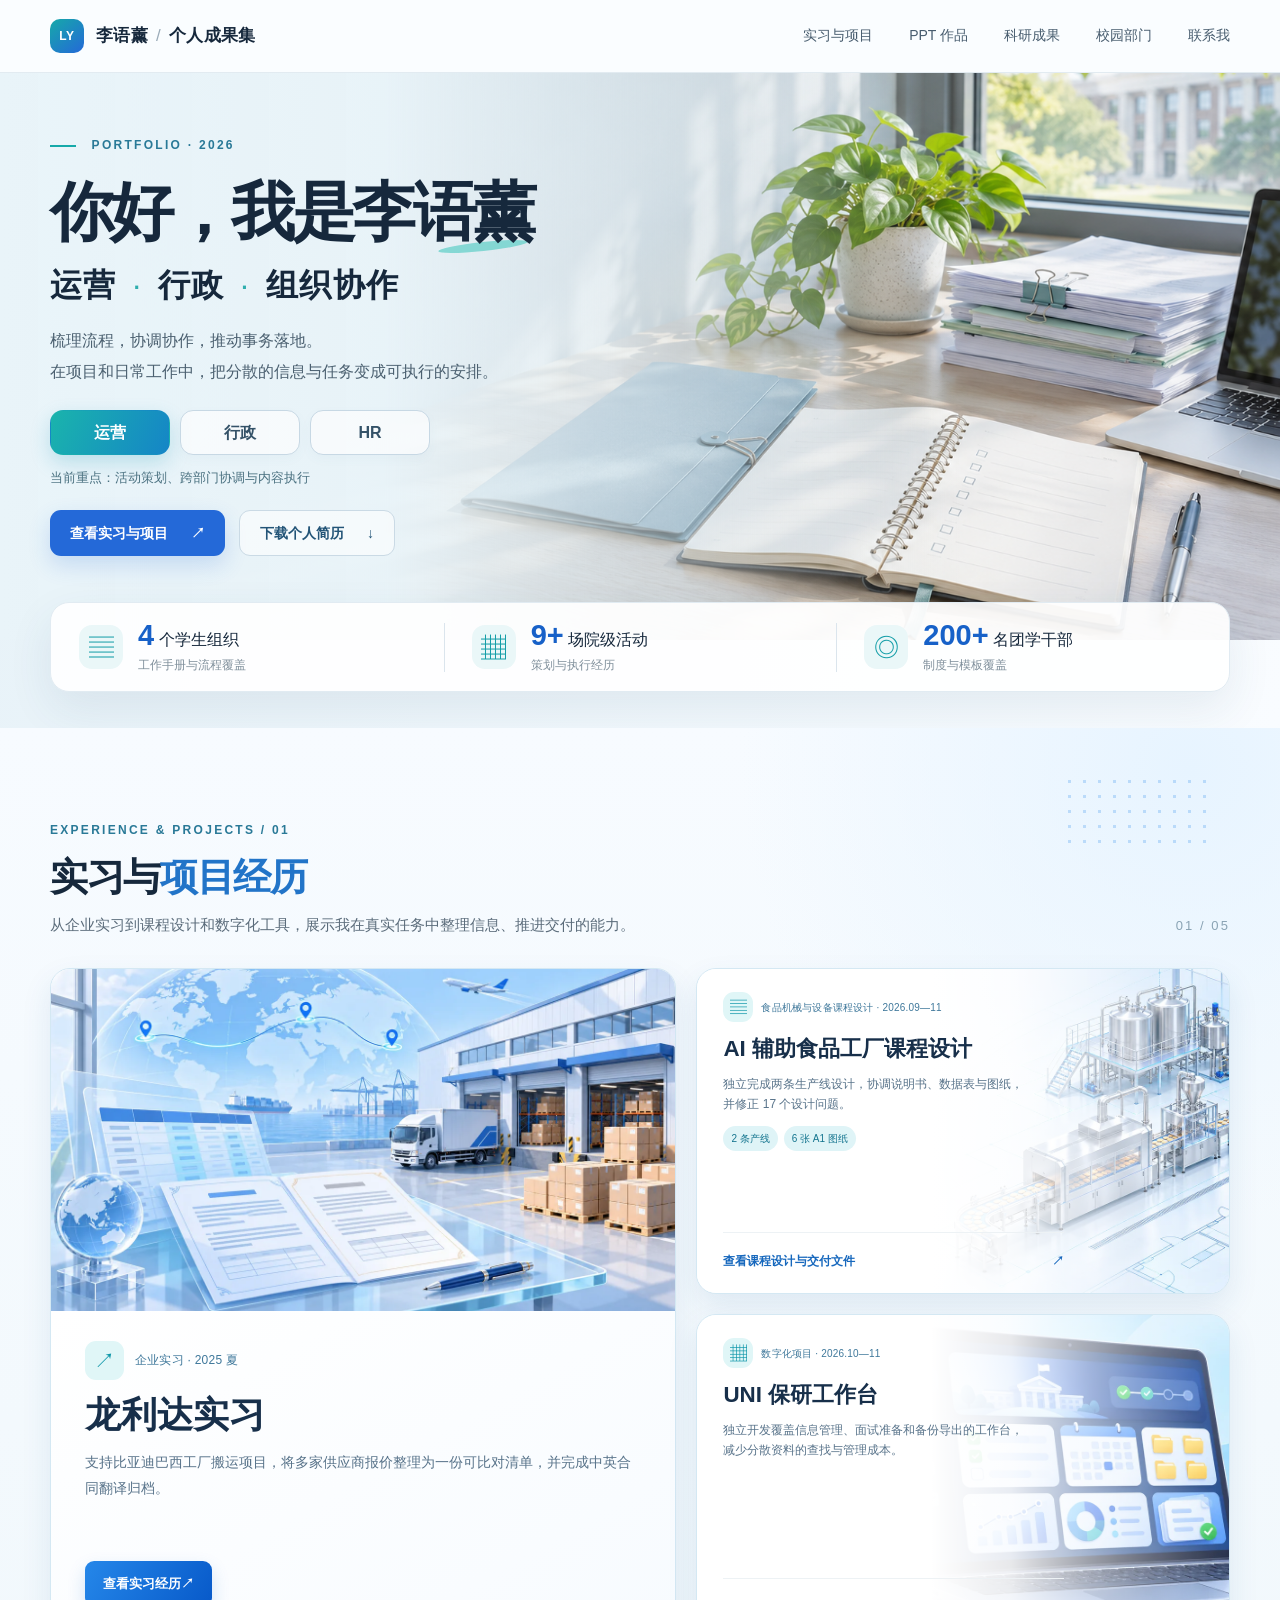
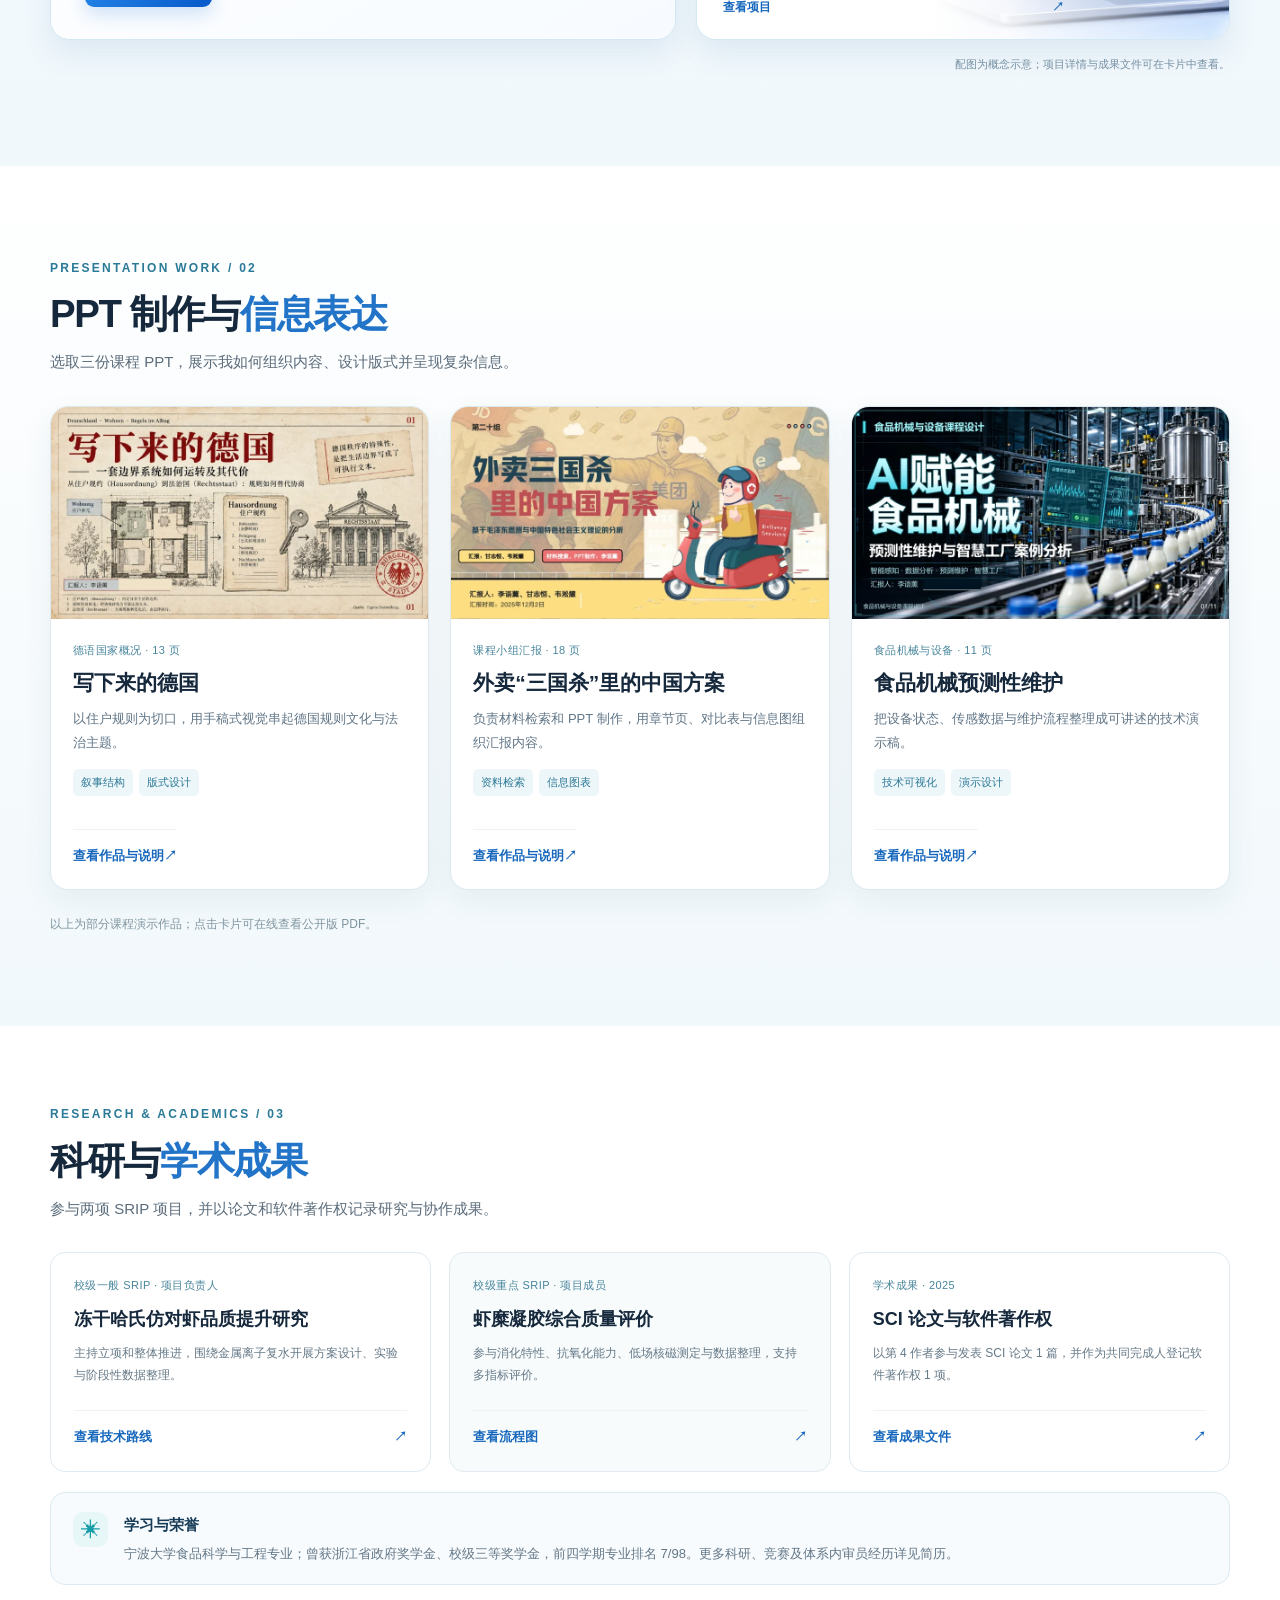
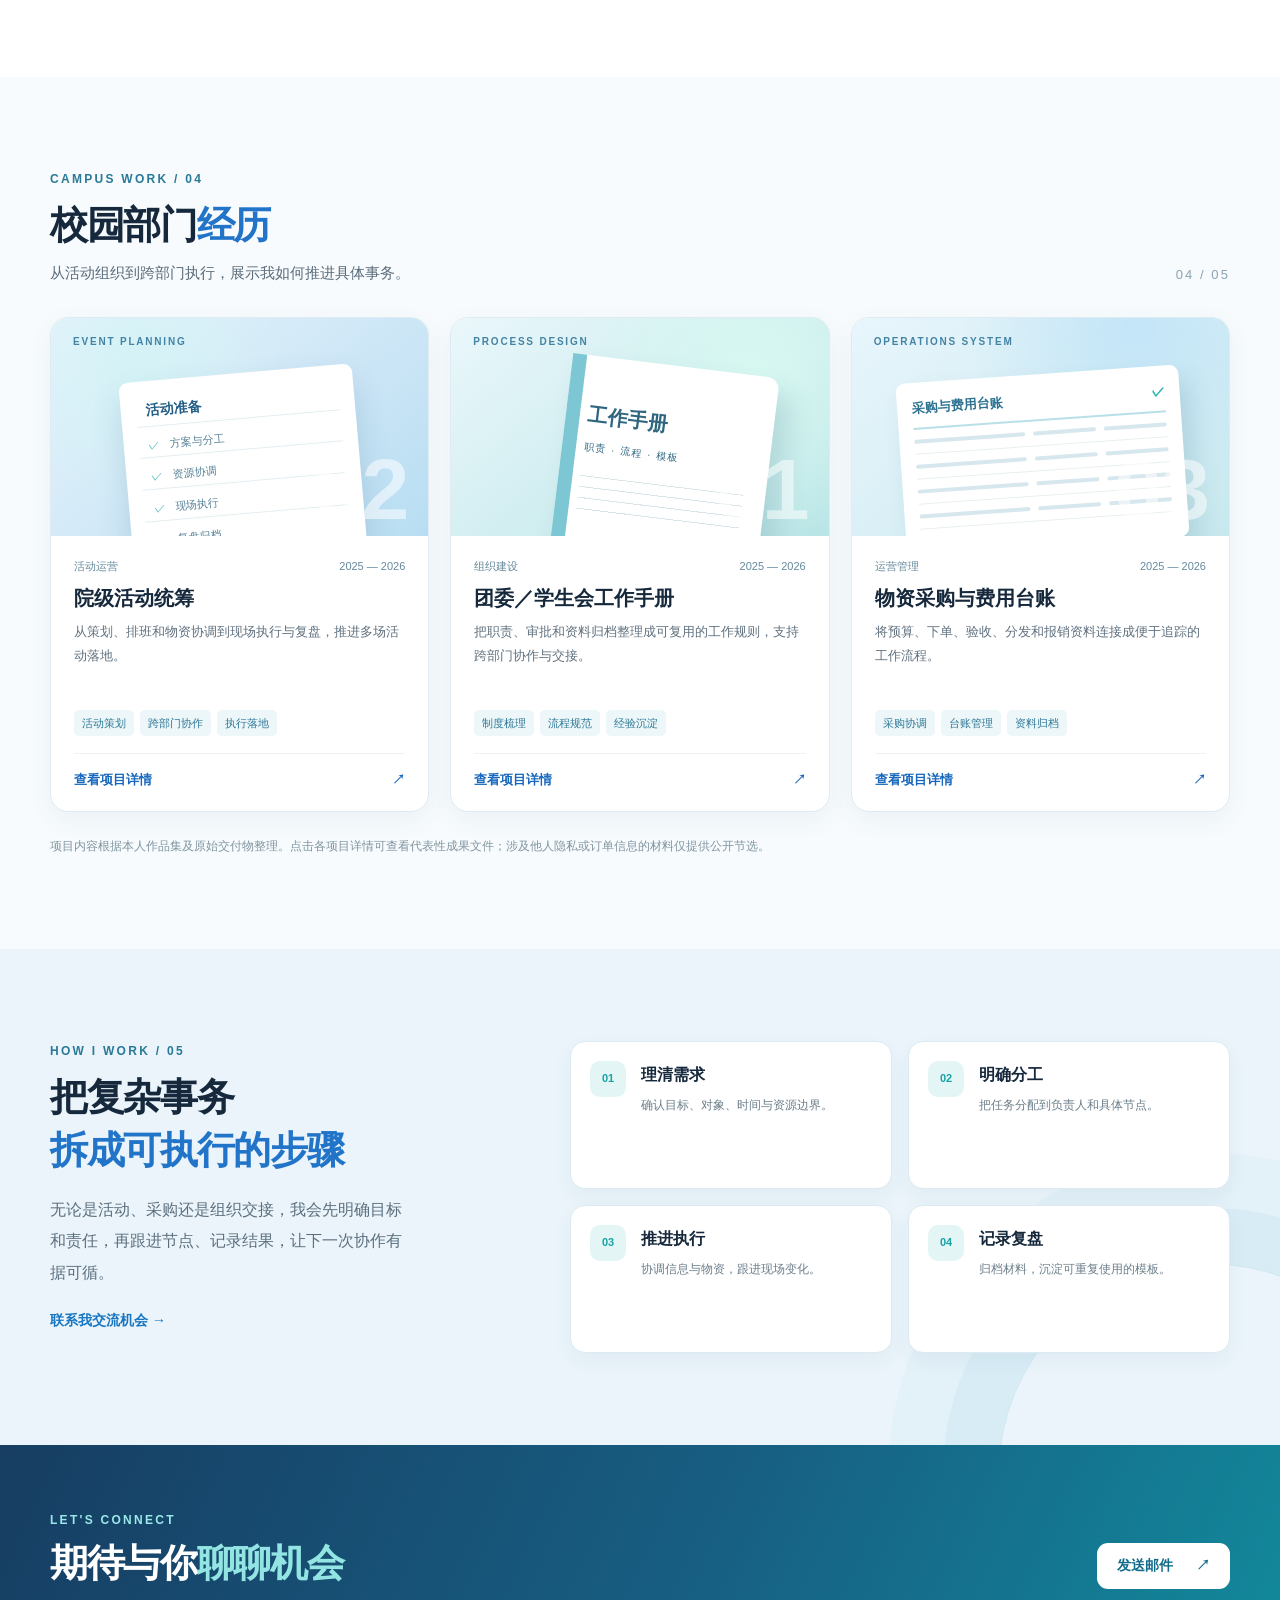
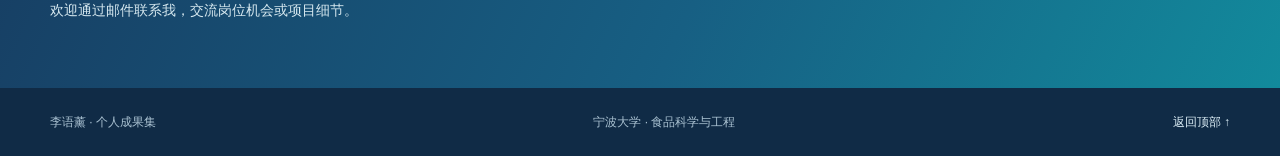
==== commit f880aedb: "Feature experience projects and share research diagrams" ====
--- a/index.html
+++ b/index.html
@@ -45,12 +45,22 @@
 
     <section class="section experience-section" id="experience" aria-labelledby="experience-title">
       <div class="shell">
-        <div class="section-head"><div><p class="section-kicker">EXPERIENCE & PROJECTS / 01</p><h2 id="experience-title">实习与<span>项目经历</span></h2><p class="section-subtitle">从企业实习到课程设计和数字化工具，展示我在真实任务中整理信息、推进交付的能力。</p></div><span class="section-deco" aria-hidden="true">01 / 05</span></div>
-        <div class="experience-grid">
-          <article class="experience-card"><span class="experience-icon">↗</span><p class="experience-type">企业实习 · 2025 夏</p><h3>龙利达实习</h3><p>支持比亚迪巴西工厂搬运项目，将多家供应商报价整理为一份可比对清单，并完成中英合同翻译归档。</p><button type="button" class="detail-button" data-open="internship">查看实习经历 <span aria-hidden="true">↗</span></button></article>
-          <article class="experience-card"><span class="experience-icon">▤</span><p class="experience-type">食品机械与设备课程设计 · 2026.09—11</p><h3>AI 辅助食品工厂课程设计</h3><p>独立完成烤鱼片与中式香肠两条生产线设计，协调说明书、数据表与 6 张 A1 图纸，并修正 17 个设计问题。</p><button type="button" class="detail-button" data-open="engineering">查看课程设计与交付文件 <span aria-hidden="true">↗</span></button></article>
-          <article class="experience-card"><span class="experience-icon">▦</span><p class="experience-type">数字化项目 · 2026.10—11</p><h3>UNI 保研工作台</h3><p>独立开发覆盖信息管理、面试准备和备份导出的工作台，用工具减少分散资料的查找与管理成本。</p><button type="button" class="detail-button" data-open="uni">查看项目 <span aria-hidden="true">↗</span></button></article>
+        <div class="section-head"><div><p class="section-kicker">EXPERIENCE &amp; PROJECTS / 01</p><h2 id="experience-title">实习与<span>项目经历</span></h2><p class="section-subtitle">从企业实习到课程设计和数字化工具，展示我在真实任务中整理信息、推进交付的能力。</p></div><span class="section-deco" aria-hidden="true">01 / 05</span></div>
+        <div class="experience-showcase">
+          <article class="experience-tile experience-tile--featured">
+            <div class="experience-tile-art"><img src="assets/experience/internship.webp" alt="物流仓储、供应商报价表与合同文件的概念插画" loading="lazy"></div>
+            <div class="experience-tile-content"><div class="experience-meta"><span class="experience-icon" aria-hidden="true">↗</span><span>企业实习 · 2025 夏</span></div><h3>龙利达实习</h3><p>支持比亚迪巴西工厂搬运项目，将多家供应商报价整理为一份可比对清单，并完成中英合同翻译归档。</p><button type="button" class="detail-button" data-open="internship">查看实习经历 <span aria-hidden="true">↗</span></button></div>
+          </article>
+          <article class="experience-tile experience-tile--compact experience-tile--factory">
+            <div class="experience-tile-art"><img src="assets/experience/factory.webp" alt="食品生产线与设计图纸的概念插画" loading="lazy"></div>
+            <div class="experience-tile-content"><div class="experience-meta"><span class="experience-icon" aria-hidden="true">▤</span><span>食品机械与设备课程设计 · 2026.09—11</span></div><h3>AI 辅助食品工厂课程设计</h3><p>独立完成两条生产线设计，协调说明书、数据表与图纸，并修正 17 个设计问题。</p><div class="experience-pills"><span>2 条产线</span><span>6 张 A1 图纸</span></div><button type="button" class="detail-button" data-open="engineering">查看课程设计与交付文件 <span aria-hidden="true">↗</span></button></div>
+          </article>
+          <article class="experience-tile experience-tile--compact experience-tile--uni">
+            <div class="experience-tile-art"><img src="assets/experience/uni.webp" alt="信息管理工作台界面的概念插画" loading="lazy"></div>
+            <div class="experience-tile-content"><div class="experience-meta"><span class="experience-icon" aria-hidden="true">▦</span><span>数字化项目 · 2026.10—11</span></div><h3>UNI 保研工作台</h3><p>独立开发覆盖信息管理、面试准备和备份导出的工作台，减少分散资料的查找与管理成本。</p><button type="button" class="detail-button" data-open="uni">查看项目 <span aria-hidden="true">↗</span></button></div>
+          </article>
         </div>
+        <p class="experience-visual-note">配图为概念示意；项目详情与成果文件可在卡片中查看。</p>
       </div>
     </section>
     <section class="section presentations-section" id="presentations" aria-labelledby="presentations-title">
@@ -65,7 +75,7 @@
       </div>
     </section>
     <section class="section expanded-section" id="research" aria-labelledby="research-title"><div class="shell"><div class="section-head"><div><p class="section-kicker">RESEARCH & ACADEMICS / 03</p><h2 id="research-title">科研与<span>学术成果</span></h2><p class="section-subtitle">参与两项 SRIP 项目，并以论文和软件著作权记录研究与协作成果。</p></div></div>
-      <div class="research-grid"><article class="research-card"><p class="experience-type">校级一般 SRIP · 项目负责人</p><h3>冻干哈氏仿对虾品质提升研究</h3><p>主持立项和整体推进，围绕金属离子复水开展方案设计、实验与阶段性数据整理。</p><button type="button" class="detail-button" data-open="shrimp">查看阶段成果 <span aria-hidden="true">↗</span></button></article><article class="research-card"><p class="experience-type">校级重点 SRIP · 项目成员</p><h3>虾糜凝胶综合质量评价</h3><p>参与消化特性、抗氧化能力、低场核磁测定与数据整理，支持多指标评价。</p><button type="button" class="detail-button" data-open="gel">查看实验材料 <span aria-hidden="true">↗</span></button></article><article class="research-card"><p class="experience-type">学术成果 · 2025</p><h3>SCI 论文与软件著作权</h3><p>以第 4 作者参与发表 SCI 论文 1 篇，并作为共同完成人登记软件著作权 1 项。</p><button type="button" class="detail-button" data-open="academic">查看成果文件 <span aria-hidden="true">↗</span></button></article></div>
+      <div class="research-grid"><article class="research-card"><p class="experience-type">校级一般 SRIP · 项目负责人</p><h3>冻干哈氏仿对虾品质提升研究</h3><p>主持立项和整体推进，围绕金属离子复水开展方案设计、实验与阶段性数据整理。</p><button type="button" class="detail-button" data-open="shrimp">查看技术路线 <span aria-hidden="true">↗</span></button></article><article class="research-card"><p class="experience-type">校级重点 SRIP · 项目成员</p><h3>虾糜凝胶综合质量评价</h3><p>参与消化特性、抗氧化能力、低场核磁测定与数据整理，支持多指标评价。</p><button type="button" class="detail-button" data-open="gel">查看流程图 <span aria-hidden="true">↗</span></button></article><article class="research-card"><p class="experience-type">学术成果 · 2025</p><h3>SCI 论文与软件著作权</h3><p>以第 4 作者参与发表 SCI 论文 1 篇，并作为共同完成人登记软件著作权 1 项。</p><button type="button" class="detail-button" data-open="academic">查看成果文件 <span aria-hidden="true">↗</span></button></article></div>
     <div class="credentials-strip"><span class="credentials-badge" aria-hidden="true">✳</span><div><strong>学习与荣誉</strong><p>宁波大学食品科学与工程专业；曾获浙江省政府奖学金、校级三等奖学金，前四学期专业排名 7/98。更多科研、竞赛及体系内审员经历详见简历。</p></div></div></div></section>
     <section class="section projects-section" id="projects" aria-labelledby="projects-title">
       <div class="shell">
--- a/styles.css
+++ b/styles.css
@@ -29,11 +29,48 @@
 @media(max-width:680px){.presentation-grid{grid-template-columns:1fr}.presentation-body{padding:19px}.presentation-body h3{font-size:20px}}
 
 /* Experience and research hierarchy */
-+.experience-section{background:#f7fbfd}
-+.experience-card{box-shadow:0 8px 27px rgba(38,80,113,.05)}
-+.credentials-strip{display:flex;align-items:flex-start;gap:16px;margin-top:20px;padding:19px 22px;border:1px solid #dcebf1;border-radius:15px;background:#f7fbfd}
-+.credentials-badge{flex:none;width:35px;height:35px;border-radius:10px;display:grid;place-items:center;background:#e7f6f7;color:#169da8;font-size:20px}
-+.credentials-strip strong{display:block;color:#183c58;font-size:15px;margin:0 0 4px}
-+.credentials-strip p{margin:0;color:#647787;font-size:13px;line-height:1.8}
-+@media(max-width:680px){.credentials-strip{padding:17px;gap:12px}}
-++.experience-section{background:#f7fbfd}
+.experience-card{box-shadow:0 8px 27px rgba(38,80,113,.05)}
+.credentials-strip{display:flex;align-items:flex-start;gap:16px;margin-top:20px;padding:19px 22px;border:1px solid #dcebf1;border-radius:15px;background:#f7fbfd}
+.credentials-badge{flex:none;width:35px;height:35px;border-radius:10px;display:grid;place-items:center;background:#e7f6f7;color:#169da8;font-size:20px}
+.credentials-strip strong{display:block;color:#183c58;font-size:15px;margin:0 0 4px}
+.credentials-strip p{margin:0;color:#647787;font-size:13px;line-height:1.8}
+@media(max-width:680px){.credentials-strip{padding:17px;gap:12px}}
+
+/* Featured experience showcase */
+.experience-section{position:relative;overflow:hidden;background:radial-gradient(circle at 93% 4%,#e7f4ff 0,transparent 29%),linear-gradient(180deg,#f7fbff 0%,#f1f8fc 100%)}
+.experience-section::before{content:"";position:absolute;right:5%;top:46px;width:154px;height:76px;opacity:.48;background-image:radial-gradient(#86bdf4 1.5px,transparent 1.5px);background-size:15px 15px;pointer-events:none}
+.experience-section .section-head{position:relative;z-index:1}
+.experience-showcase{display:grid;grid-template-columns:minmax(0,1.08fr) minmax(0,.92fr);grid-template-rows:repeat(2,minmax(326px,auto));gap:20px}
+.experience-tile{position:relative;overflow:hidden;border:1px solid #d4e8f3;border-radius:20px;background:#fff;box-shadow:0 13px 30px rgba(34,91,144,.10);transition:transform .2s ease,box-shadow .2s ease}
+.experience-tile:hover{transform:translateY(-4px);box-shadow:0 19px 39px rgba(34,91,144,.15)}
+.experience-tile-art img{display:block;width:100%;height:100%;object-fit:cover}
+.experience-tile--featured{grid-row:span 2;display:flex;flex-direction:column}
+.experience-tile--featured .experience-tile-art{height:51%;min-height:325px;overflow:hidden}
+.experience-tile--featured .experience-tile-art img{object-position:center 55%}
+.experience-tile--featured .experience-tile-content{flex:1;padding:30px 34px 32px;display:flex;flex-direction:column;background:linear-gradient(150deg,#fff,#f7fbff)}
+.experience-tile-content h3{margin:12px 0 11px;color:#172f4a;line-height:1.32}
+.experience-tile--featured h3{font-size:clamp(27px,2.8vw,38px)}
+.experience-tile-content>p{margin:0;color:#58738a;font-size:14px;line-height:1.85}
+.experience-meta{display:flex;align-items:center;gap:11px;color:#3f789b;font-size:12px;letter-spacing:.02em}
+.experience-meta .experience-icon{flex:none;margin:0;background:#e0f6f7;color:#0d96a8}
+.experience-tile .detail-button{margin-top:auto;padding-top:18px}
+.experience-tile--featured .detail-button{align-self:flex-start;background:linear-gradient(120deg,#2587e9,#0759c9);border:0;color:white;border-radius:9px;padding:12px 18px;box-shadow:0 8px 18px rgba(20,105,207,.18)}
+.experience-tile--featured .detail-button:hover{background:linear-gradient(120deg,#1176dd,#064bb0)}
+.experience-tile--compact{min-height:326px}
+.experience-tile--compact .experience-tile-art{position:absolute;inset:0 0 0 auto;width:56%;z-index:0}
+.experience-tile--compact .experience-tile-art img{object-position:center}
+.experience-tile--compact::after{content:"";position:absolute;inset:0;z-index:1;pointer-events:none;background:linear-gradient(90deg,#fff 0%,#fff 44%,rgba(255,255,255,.90) 59%,rgba(255,255,255,.04) 100%)}
+.experience-tile--factory{background:#f8fbff}
+.experience-tile--uni{background:#f3fbff}
+.experience-tile--compact .experience-tile-content{position:relative;z-index:2;display:flex;flex-direction:column;width:69%;height:100%;padding:23px 0 22px 26px}
+.experience-tile--compact h3{font-size:clamp(19px,1.75vw,23px);max-width:300px}
+.experience-tile--compact .experience-tile-content>p{font-size:12px;line-height:1.65;max-width:300px}
+.experience-tile--compact .experience-meta{gap:8px;font-size:10px;line-height:1.5}
+.experience-tile--compact .experience-icon{width:30px;height:30px;font-size:17px}
+.experience-tile--compact .detail-button{font-size:12px;white-space:nowrap}
+.experience-pills{display:flex;gap:6px;flex-wrap:wrap;margin-top:12px}
+.experience-pills span{padding:4px 8px;border-radius:30px;background:#dff4f7;color:#15758f;font-size:10px;white-space:nowrap}
+.experience-visual-note{margin:15px 0 0;color:#7891a3;font-size:11px;text-align:right}
+@media(max-width:1050px){.experience-showcase{grid-template-columns:1fr;grid-template-rows:auto}.experience-tile--featured{grid-row:auto}.experience-tile--featured .experience-tile-art{height:280px;min-height:0}.experience-tile--featured .experience-tile-content{min-height:270px}.experience-tile--compact{min-height:290px}.experience-tile--compact .experience-tile-content{width:63%}.experience-tile--compact .experience-tile-art{width:50%}}
+@media(max-width:680px){.experience-section::before{right:0;top:80px;opacity:.25}.experience-showcase{gap:16px}.experience-tile{border-radius:16px}.experience-tile--featured .experience-tile-art{height:210px}.experience-tile--featured .experience-tile-content{padding:22px;min-height:270px}.experience-tile--featured h3{font-size:27px}.experience-tile--compact{display:flex;flex-direction:column;min-height:0}.experience-tile--compact .experience-tile-art{position:relative;inset:auto;width:100%;height:175px}.experience-tile--compact::after{display:none}.experience-tile--compact .experience-tile-content{width:100%;min-height:250px;padding:20px 22px 22px}.experience-tile--compact h3{font-size:21px}.experience-tile--compact .experience-tile-content>p{font-size:13px}.experience-visual-note{text-align:left}}
